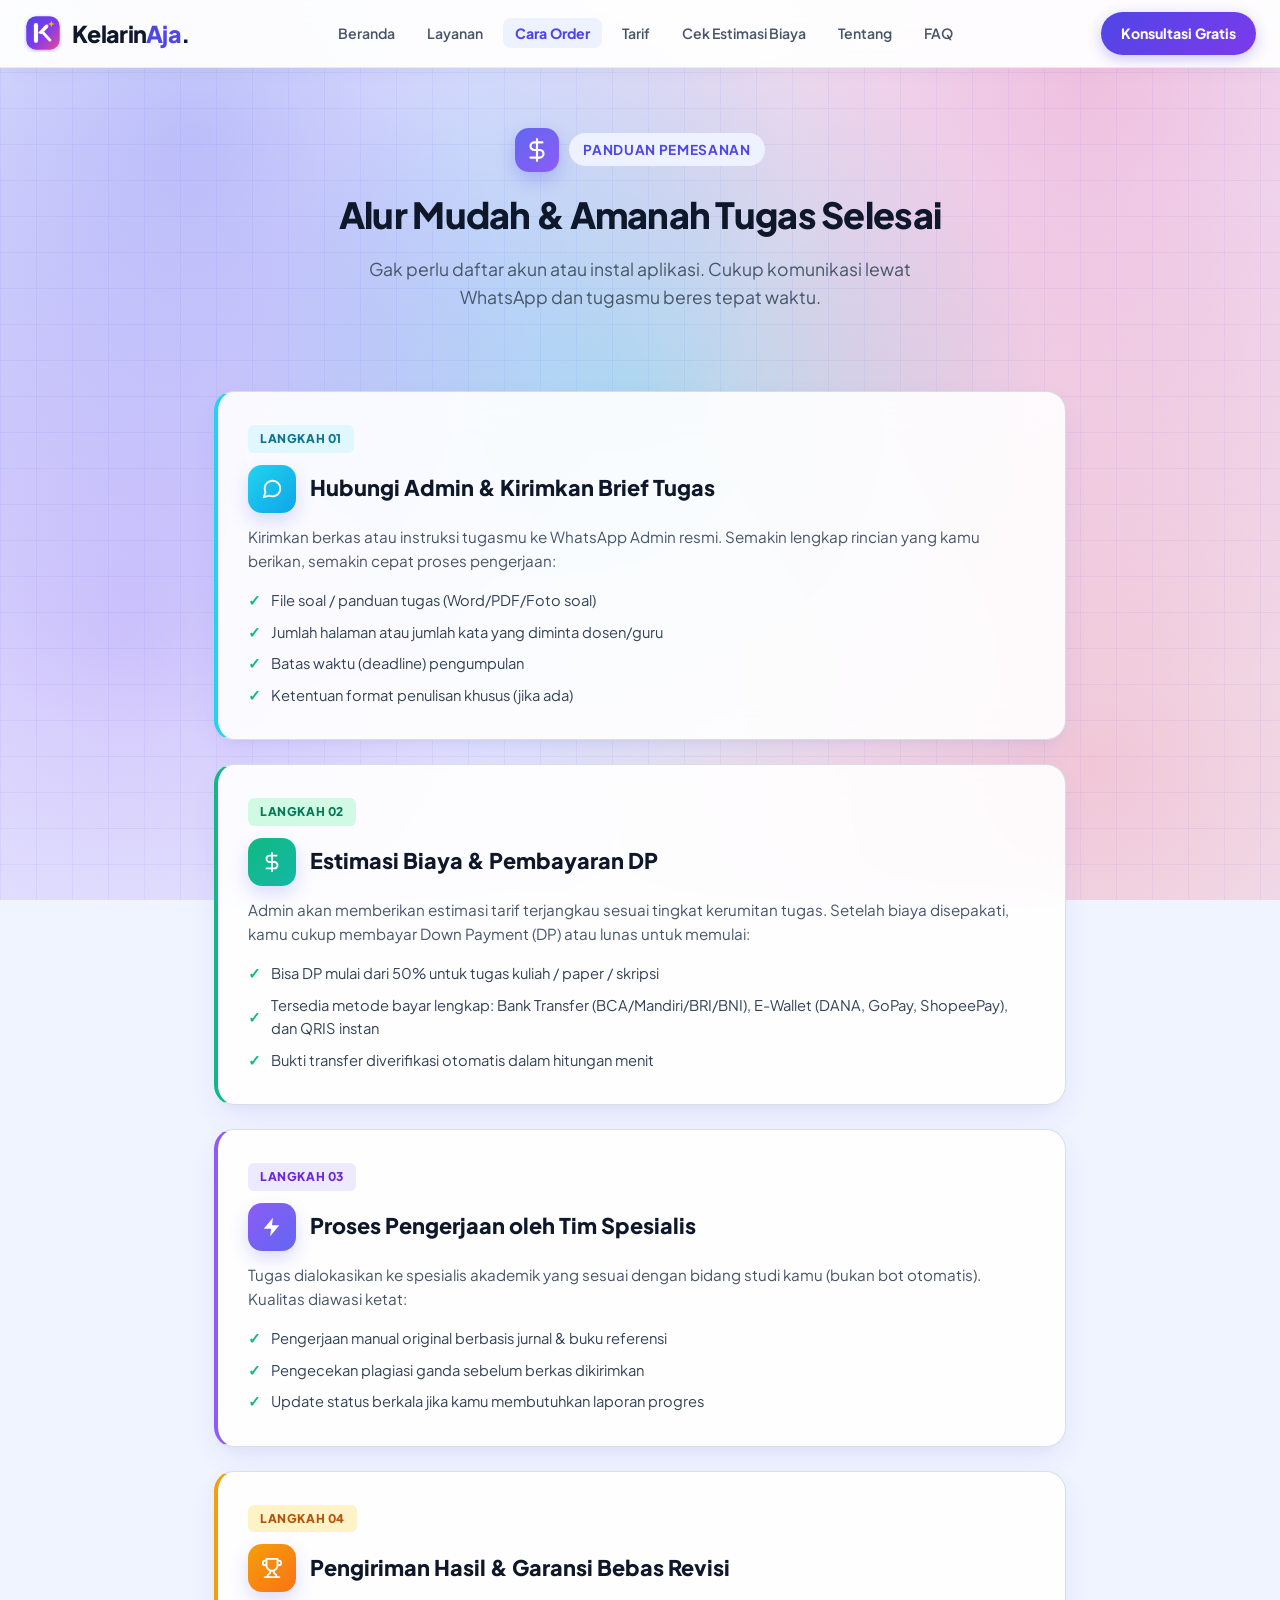
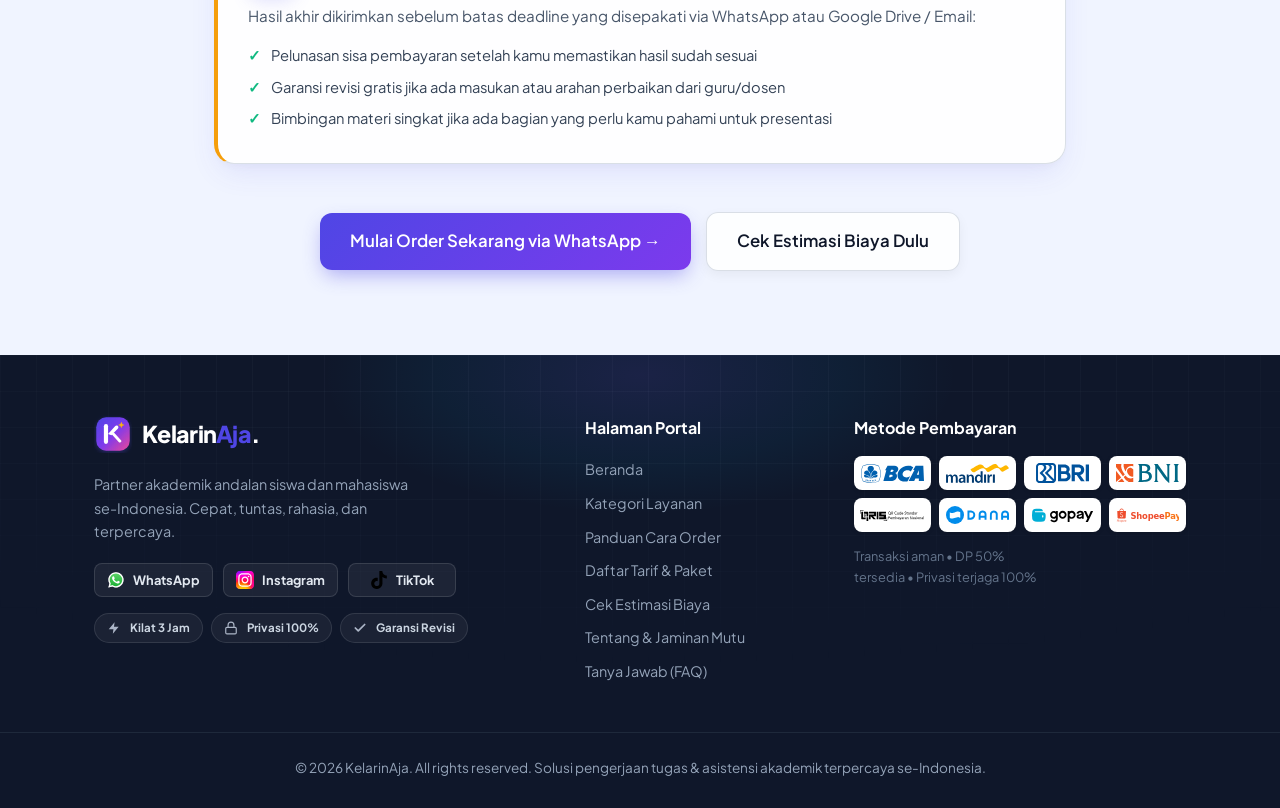
==== cara-order.html @ 18a4250c "Force cache-busting ?v=2.5 and strict far-right hamburger on <=900px" ====
<!DOCTYPE html>
<html lang="id">
<head>
  <meta charset="UTF-8">
  <meta name="viewport" content="width=device-width, initial-scale=1.0">
  <title>Cara Order Tugas — KelarinAja</title>
  <meta name="description" content="Alur pemesanan pengerjaan tugas mudah, amanah, dan tanpa ribet. Mulai dari konsultasi, deal harga, pengerjaan, hingga garansi revisi.">
  <link rel="stylesheet" href="fonts.css">
  <link rel="stylesheet" href="styles.css?v=2.5">
</head>
<body>

  <!-- Navbar -->
  <header class="navbar">
    <div class="container nav-container">
      <a href="index.html" class="logo">
        <div class="logo-icon-wrap">
          <img src="logo.svg" alt="KelarinAja Logo" class="brand-logo-img">
        </div>
        <span class="logo-text">Kelarin<span class="logo-accent">Aja</span>.</span>
      </a>
      <nav class="nav-links">
        <a href="index.html">Beranda</a>
        <a href="layanan.html">Layanan</a>
        <a href="cara-order.html" class="active">Cara Order</a>
        <a href="harga.html">Tarif</a>
        <a href="cek-estimasi.html" >Cek Estimasi Biaya</a>
        <a href="tentang.html">Tentang</a>
        <a href="faq.html">FAQ</a>
      </nav>
      <button class="menu-toggle" id="menuToggle" aria-label="Buka menu" aria-expanded="false">
        <span></span><span></span><span></span>
      </button>
      <a href="https://wa.me/6285770626647?text=Halo%20Admin%20KelarinAja,%20mau%20order%20tugas" target="_blank" class="btn btn-primary nav-cta">
        <span>Konsultasi Gratis</span>
      </a>
    </div>
  </header>
<nav class="mobile-drawer" id="mobileDrawer" aria-label="Menu mobile">
    <div class="drawer-head">
      <a href="index.html" class="drawer-logo">
        <img src="logo.svg" alt="KelarinAja Logo" class="brand-logo-img">
        <span class="logo-text">Kelarin<span class="logo-accent">Aja</span>.</span>
      </a>
      <button class="drawer-close" id="drawerClose" aria-label="Tutup menu" type="button">
        <span></span><span></span>
      </button>
    </div>
    <div class="drawer-links">
          <a href="index.html" class="d-link">Beranda</a>
          <a href="layanan.html" class="d-link">Layanan</a>
          <a href="cara-order.html" class="d-link active">Cara Order</a>
          <a href="harga.html" class="d-link">Tarif</a>
          <a href="cek-estimasi.html" class="d-link">Cek Estimasi Biaya</a>
          <a href="tentang.html" class="d-link">Tentang</a>
          <a href="faq.html" class="d-link">FAQ</a>
    </div>
    <div class="drawer-foot">
      <a href="https://wa.me/6285770626647?text=Halo%20Admin%20KelarinAja,%20mau%20order%20tugas" target="_blank" class="drawer-cta">
        <span>Konsultasi Gratis</span>
      </a>
      <div class="drawer-socials">
        <a href="https://wa.me/6285770626647" target="_blank" aria-label="WhatsApp"><img src="logo-social-wa.svg" alt="WA"></a>
        <a href="https://instagram.com/kelarinaja.id" target="_blank" aria-label="Instagram"><img src="logo-social-ig.svg" alt="IG"></a>
        <a href="https://tiktok.com/@kelarinaja" target="_blank" aria-label="TikTok"><img src="logo-social-tiktok.svg" alt="TikTok"></a>
      </div>
      <p class="drawer-note">Garansi Revisi &bull; Privasi 100% &bull; Kilat 3 Jam</p>
    </div>
</nav>

  <!-- Page Header -->
  <section class="page-header">
    <div class="container text-center">
      <span class="page-header-badge"><span class="page-header-icon"><img src="icons/ic-deal.svg" alt=""></span>
      <span class="badge-sub">Panduan Pemesanan</span></span>
      <h1 class="section-title">Alur Mudah &amp; Amanah Tugas Selesai</h1>
      <p class="section-desc">Gak perlu daftar akun atau instal aplikasi. Cukup komunikasi lewat WhatsApp dan tugasmu beres tepat waktu.</p>
    </div>
  </section>

  <!-- Step by Step Timeline -->
  <section class="section" style="padding-top: 0;">
    <div class="container" style="max-width: 900px;">
      <div class="steps-vertical-list">
        <!-- Step 1 -->
        <div class="step-card-detail">
          <div class="sc-badge">LANGKAH 01</div>
          <div class="sc-header">
            <div class="sc-icon"><img src="icons/ic-chat.svg" alt="" class="inline-ic"></div>
            <h3>Hubungi Admin &amp; Kirimkan Brief Tugas</h3>
          </div>
          <p>Kirimkan berkas atau instruksi tugasmu ke WhatsApp Admin resmi. Semakin lengkap rincian yang kamu berikan, semakin cepat proses pengerjaan:</p>
          <ul class="sc-checklist">
            <li>File soal / panduan tugas (Word/PDF/Foto soal)</li>
            <li>Jumlah halaman atau jumlah kata yang diminta dosen/guru</li>
            <li>Batas waktu (deadline) pengumpulan</li>
            <li>Ketentuan format penulisan khusus (jika ada)</li>
          </ul>
        </div>

        <!-- Step 2 -->
        <div class="step-card-detail">
          <div class="sc-badge">LANGKAH 02</div>
          <div class="sc-header">
            <div class="sc-icon"><img src="icons/ic-deal.svg" alt="" class="inline-ic"></div>
            <h3>Estimasi Biaya &amp; Pembayaran DP</h3>
          </div>
          <p>Admin akan memberikan estimasi tarif terjangkau sesuai tingkat kerumitan tugas. Setelah biaya disepakati, kamu cukup membayar Down Payment (DP) atau lunas untuk memulai:</p>
          <ul class="sc-checklist">
            <li>Bisa DP mulai dari 50% untuk tugas kuliah / paper / skripsi</li>
            <li>Tersedia metode bayar lengkap: Bank Transfer (BCA/Mandiri/BRI/BNI), E-Wallet (DANA, GoPay, ShopeePay), dan QRIS instan</li>
            <li>Bukti transfer diverifikasi otomatis dalam hitungan menit</li>
          </ul>
        </div>

        <!-- Step 3 -->
        <div class="step-card-detail">
          <div class="sc-badge">LANGKAH 03</div>
          <div class="sc-header">
            <div class="sc-icon"><img src="icons/ic-bolt.svg" alt="" class="inline-ic"></div>
            <h3>Proses Pengerjaan oleh Tim Spesialis</h3>
          </div>
          <p>Tugas dialokasikan ke spesialis akademik yang sesuai dengan bidang studi kamu (bukan bot otomatis). Kualitas diawasi ketat:</p>
          <ul class="sc-checklist">
            <li>Pengerjaan manual original berbasis jurnal &amp; buku referensi</li>
            <li>Pengecekan plagiasi ganda sebelum berkas dikirimkan</li>
            <li>Update status berkala jika kamu membutuhkan laporan progres</li>
          </ul>
        </div>

        <!-- Step 4 -->
        <div class="step-card-detail">
          <div class="sc-badge">LANGKAH 04</div>
          <div class="sc-header">
            <div class="sc-icon"><img src="icons/ic-trophy.svg" alt="" class="inline-ic"></div>
            <h3>Pengiriman Hasil &amp; Garansi Bebas Revisi</h3>
          </div>
          <p>Hasil akhir dikirimkan sebelum batas deadline yang disepakati via WhatsApp atau Google Drive / Email:</p>
          <ul class="sc-checklist">
            <li>Pelunasan sisa pembayaran setelah kamu memastikan hasil sudah sesuai</li>
            <li>Garansi revisi gratis jika ada masukan atau arahan perbaikan dari guru/dosen</li>
            <li>Bimbingan materi singkat jika ada bagian yang perlu kamu pahami untuk presentasi</li>
          </ul>
        </div>
      </div>

      <!-- Action Button -->
      <div class="text-center" style="margin-top: 48px;">
        <a href="https://wa.me/6285770626647?text=Halo%20Admin%20KelarinAja,%20saya%20mau%20order%20tugas" target="_blank" class="btn btn-primary btn-lg">
          Mulai Order Sekarang via WhatsApp &rarr;
        </a>
        <a href="cek-estimasi.html" class="btn btn-secondary btn-lg" style="margin-left: 12px;">
          Cek Estimasi Biaya Dulu
        </a>
      </div>
    </div>
  </section>

    <!-- Footer -->
  <footer class="footer">
    <div class="container footer-container">
      <div class="footer-col">
        <a href="index.html" class="logo">
          <div class="logo-icon-wrap">
            <img src="logo.svg" alt="KelarinAja Logo" class="brand-logo-img">
          </div>
          <span class="logo-text">Kelarin<span class="logo-accent">Aja</span>.</span>
        </a>
        <p class="footer-desc">Partner akademik andalan siswa dan mahasiswa se-Indonesia. Cepat, tuntas, rahasia, dan terpercaya.</p>
        <div class="footer-social-row">
          <a href="https://wa.me/6285770626647" target="_blank" class="footer-social-link" title="WhatsApp Admin Resmi">
            <img src="logo-social-wa.svg" alt="WhatsApp" class="footer-social-icon">
            <span>WhatsApp</span>
          </a>
          <a href="https://instagram.com/kelarinaja.id" target="_blank" class="footer-social-link" title="Instagram: @kelarinaja.id">
            <img src="logo-social-ig.svg" alt="Instagram" class="footer-social-icon">
            <span>Instagram</span>
          </a>
          <a href="https://tiktok.com/@kelarinaja" target="_blank" class="footer-social-link" title="TikTok: @kelarinaja">
            <img src="logo-social-tiktok.svg" alt="TikTok" class="footer-social-icon">
            <span>TikTok</span>
          </a>
        </div>
        <div class="footer-trust-chips">
          <span class="ft-chip"><img class="badge-ic" src="icons/ic-bolt.svg" alt=""> Kilat 3 Jam</span>
          <span class="ft-chip"><img class="badge-ic" src="icons/ic-lock.svg" alt=""> Privasi 100%</span>
          <span class="ft-chip"><img class="badge-ic" src="icons/ic-check.svg" alt=""> Garansi Revisi</span>
        </div>
      </div>
      <div class="footer-col">
        <h4>Halaman Portal</h4>
        <ul class="footer-links">
          <li><a href="index.html">Beranda</a></li>
          <li><a href="layanan.html">Kategori Layanan</a></li>
          <li><a href="cara-order.html">Panduan Cara Order</a></li>
          <li><a href="harga.html">Daftar Tarif &amp; Paket</a></li>
          <li><a href="cek-estimasi.html">Cek Estimasi Biaya</a></li>
          <li><a href="tentang.html">Tentang &amp; Jaminan Mutu</a></li>
          <li><a href="faq.html">Tanya Jawab (FAQ)</a></li>
        </ul>
      </div>
      <div class="footer-col">
                <h4>Metode Pembayaran</h4>
        <div class="payment-logo-row">
          <div class="pay-card" title="Bank BCA"><img src="logo-pay-bca.svg" alt="BCA"></div>
          <div class="pay-card" title="Bank Mandiri"><img src="logo-pay-mandiri.svg" alt="Mandiri"></div>
          <div class="pay-card" title="Bank BRI"><img src="logo-pay-bri.svg" alt="BRI"></div>
          <div class="pay-card" title="Bank BNI"><img src="logo-pay-bni.svg" alt="BNI"></div>
          <div class="pay-card pay-card-qris" title="QRIS Semua Pembayaran"><img src="logo-pay-qris.svg" alt="QRIS"></div>
          <div class="pay-card" title="DANA E-Wallet"><img src="logo-pay-dana.svg" alt="DANA"></div>
          <div class="pay-card" title="GoPay E-Wallet"><img src="logo-pay-gopay.svg" alt="GoPay"></div>
          <div class="pay-card" title="ShopeePay E-Wallet"><img src="logo-pay-shopeepay.svg" alt="ShopeePay"></div>
        </div>
        <p class="footer-safe-note" style="margin-top: 14px; font-size: 0.8rem; color: #64748B; text-wrap: balance;">
           Transaksi aman • DP 50% tersedia • Privasi terjaga 100%
        </p>
      </div>
    </div>
    <div class="footer-bottom text-center">
      <p>&copy; 2026 KelarinAja. All rights reserved. Solusi pengerjaan tugas &amp; asistensi akademik terpercaya se-Indonesia.</p>
    </div>
  </footer>

  <!-- Floating WhatsApp Button -->
  <a href="https://wa.me/6285770626647?text=Halo%20Admin%20KelarinAja,%20mau%20konsultasi%20order" target="_blank" class="floating-wa" title="Hubungi Admin WhatsApp">
    <img src="logo-social-wa.svg" alt="WA" style="width: 20px; height: 20px; display: block;">
    <span class="wa-text">Chat Admin</span>
  </a>

  <script src="script.js?v=2.5"></script>
  <script src="menu.js?v=2.5"></script>
</body>
</html>
---- fonts.css ----
/* Font lokal - disalin dari Google Fonts (subset latin).
   Alasan: supaya tampilan tidak bergantung pada koneksi ke Google.
   Kalau requestnya lambat, browser render pakai font sistem dan desainnya
   jatuh tanpa error apa pun.

   Bobot yang berbentuk rentang (mis. 400 700) berarti file itu variable
   font - satu file melayani semua bobot. Lisensi: SIL OFL 1.1.
   Verifikasi: [...document.fonts] semuanya 'loaded', dan tidak ada
   link ke google di DOM. */

@font-face{
  font-family: 'Plus Jakarta Sans';
  font-style: normal;
  font-weight: 400 800;
  font-display: swap;
  src: url('assets/fonts/plus-jakarta-sans-normal.woff2') format('woff2');
}
---- styles.css ----
/* Design System & Base CSS */
:root {
  --primary: #4F46E5;
  --primary-hover: #4338CA;
  --primary-light: #EEF2FF;
  --accent: #06B6D4;
  --accent-pink: #EC4899;
  --text-main: #0F172A;
  --text-muted: #475569;
  --bg-main: #F0F4FF;
  --bg-light: rgba(255, 255, 255, 0.85);
  --border: rgba(148, 163, 184, 0.35);
  --card-shadow: 0 12px 30px -6px rgba(79, 70, 229, 0.12), 0 6px 12px -4px rgba(0, 0, 0, 0.04);
  --card-hover-shadow: 0 20px 35px -5px rgba(79, 70, 229, 0.2), 0 10px 15px -5px rgba(0, 0, 0, 0.06);
  --radius: 20px;
  --radius-sm: 10px;
  --font-sans: 'Plus Jakarta Sans', -apple-system, BlinkMacSystemFont, sans-serif;
}

* {
  box-sizing: border-box;
  margin: 0;
  padding: 0;
}

html {
  scroll-behavior: smooth;
  overflow-x: clip;
}

body {
  font-family: var(--font-sans);
  color: var(--text-main);
  background-color: var(--bg-main);
  /* Energetic Vivid Mesh Gradient + High Contrast Tech Grid */
  background-image: 
    radial-gradient(circle at 15% 15%, rgba(99, 102, 241, 0.35) 0%, transparent 45%),
    radial-gradient(circle at 85% 10%, rgba(236, 72, 153, 0.3) 0%, transparent 45%),
    radial-gradient(circle at 50% 45%, rgba(6, 182, 212, 0.28) 0%, transparent 50%),
    radial-gradient(circle at 10% 70%, rgba(139, 92, 246, 0.3) 0%, transparent 45%),
    radial-gradient(circle at 85% 85%, rgba(244, 63, 94, 0.25) 0%, transparent 45%),
    linear-gradient(to right, rgba(99, 102, 241, 0.08) 1px, transparent 1px),
    linear-gradient(to bottom, rgba(99, 102, 241, 0.08) 1px, transparent 1px);
  background-size: 100% 100%, 100% 100%, 100% 100%, 100% 100%, 100% 100%, 36px 36px, 36px 36px;
  background-attachment: fixed;
  line-height: 1.6;
  -webkit-font-smoothing: antialiased;
}

.container {
  max-width: 1140px;
  margin: 0 auto;
  padding: 0 24px;
}

/* Typography & Helpers */
.text-center { text-align: center; }
.gradient-text {
  background: linear-gradient(135deg, #4F46E5 0%, #7C3AED 100%);
  -webkit-background-clip: text;
  -webkit-text-fill-color: transparent;
}

.badge-sub {
  display: inline-block;
  padding: 6px 14px;
  background: var(--primary-light);
  color: var(--primary);
  font-size: 0.85rem;
  font-weight: 700;
  border-radius: 999px;
  text-transform: uppercase;
  letter-spacing: 0.05em;
  margin-bottom: 12px;
}

.section {
  padding: 84px 0;
}

.bg-light {
  background-color: var(--bg-light);
}

.section-title {
  font-size: 2.25rem;
  font-weight: 800;
  letter-spacing: -0.02em;
  margin-bottom: 12px;
}

.section-desc {
  font-size: 1.1rem;
  color: var(--text-muted);
  max-width: 600px;
  margin: 0 auto 50px;
}

/* Buttons */
.btn {
  display: inline-flex;
  align-items: center;
  justify-content: center;
  padding: 12px 24px;
  border-radius: var(--radius-sm);
  font-weight: 600;
  text-decoration: none;
  transition: all 0.2s ease;
  cursor: pointer;
  border: none;
  font-size: 0.95rem;
}

.btn-primary {
  background: linear-gradient(135deg, #4F46E5 0%, #7C3AED 100%);
  color: #fff;
  box-shadow: 0 8px 20px -4px rgba(79, 70, 229, 0.45);
}

.btn-primary:hover {
  background: linear-gradient(135deg, #4338CA 0%, #6D28D9 100%);
  transform: translateY(-2px);
  box-shadow: 0 12px 24px -4px rgba(79, 70, 229, 0.55);
}

.btn-secondary {
  background: rgba(255, 255, 255, 0.85);
  backdrop-filter: blur(8px);
  color: var(--text-main);
  border: 1px solid var(--border);
  box-shadow: 0 4px 12px rgba(0, 0, 0, 0.05);
}

.btn-secondary:hover {
  background-color: #fff;
  border-color: #94a3b8;
  transform: translateY(-2px);
}

.btn-outline {
  background-color: transparent;
  color: var(--primary);
  border: 2px solid var(--primary);
}

.btn-outline:hover {
  background-color: var(--primary);
  color: #fff;
}

.btn-lg {
  padding: 15px 30px;
  font-size: 1.05rem;
  border-radius: 12px;
}

.btn-block {
  width: 100%;
}

/* Navbar - Sleek Modern Floating Glass Navigation */
.navbar {
  position: sticky;
  top: 0;
  background: rgba(255, 255, 255, 0.94);
  backdrop-filter: blur(16px);
  z-index: 1000;
  border-bottom: 1px solid rgba(226, 232, 240, 0.8);
  box-shadow: 0 4px 20px -2px rgba(0, 0, 0, 0.04);
  padding: 12px 0;
}

.nav-container {
  max-width: 1280px;
  margin: 0 auto;
  padding: 0 24px;
  display: flex;
  align-items: center;
  justify-content: space-between;
  gap: 20px;
}

.logo {
  display: inline-flex;
  align-items: center;
  gap: 10px;
  text-decoration: none;
  font-size: 1.45rem;
  font-weight: 850;
  color: var(--text-main);
  letter-spacing: -0.03em;
  white-space: nowrap;
  flex-shrink: 0;
}

.logo-icon-wrap {
  width: 38px;
  height: 38px;
  display: flex;
  align-items: center;
  justify-content: center;
  flex-shrink: 0;
  transition: transform 0.3s cubic-bezier(0.34, 1.56, 0.64, 1);
}

.logo:hover .logo-icon-wrap {
  transform: rotate(-8deg) scale(1.08);
}

.brand-logo-img {
  width: 100%;
  height: 100%;
  display: block;
}

.logo-accent {
  color: var(--primary);
}

.nav-links {
  display: flex;
  align-items: center;
  gap: 8px;
  flex-wrap: nowrap;
  white-space: nowrap;
}

.nav-links a {
  text-decoration: none;
  color: #475569;
  font-weight: 600;
  font-size: 0.88rem;
  padding: 8px 12px;
  border-radius: 8px;
  transition: all 0.2s ease;
  white-space: nowrap;
  display: inline-flex;
  align-items: center;
  line-height: 1;
}

.nav-links a:hover {
  color: var(--primary);
  background: rgba(238, 242, 255, 0.7);
}

.nav-links a.active {
  color: var(--primary);
  background: var(--primary-light);
  font-weight: 750;
}

.nav-links a.nav-highlight {
  color: #4338CA;
  background: linear-gradient(135deg, #EEF2FF 0%, #E0E7FF 100%);
  border: 1px solid rgba(79, 70, 229, 0.25);
  font-weight: 750;
  padding: 8px 14px;
  border-radius: 999px;
  box-shadow: 0 2px 8px rgba(79, 70, 229, 0.08);
}

.nav-links a.nav-highlight:hover {
  background: var(--primary);
  color: #FFFFFF;
  border-color: var(--primary);
  box-shadow: 0 4px 12px rgba(79, 70, 229, 0.25);
}

.nav-cta {
  padding: 10px 20px;
  font-size: 0.88rem;
  font-weight: 750;
  white-space: nowrap;
  flex-shrink: 0;
  border-radius: 999px;
  background: linear-gradient(135deg, #4F46E5 0%, #7C3AED 100%);
  box-shadow: 0 4px 14px rgba(79, 70, 229, 0.3);
}

/* Page Header for Subpages */
.page-header {
  padding: 60px 0 30px;
  text-align: center;
  position: relative;
}

/* themed icon chip at top of subpage headers — one aligned unit with the pill */
.page-header-badge {
  display: inline-flex;
  align-items: center;
  gap: 10px;
  margin-bottom: 14px;
}

.page-header-badge .badge-sub {
  margin-bottom: 0;
}

.page-header-icon {
  display: inline-flex;
  align-items: center;
  justify-content: center;
  width: 44px;
  height: 44px;
  border-radius: 14px;
  background: linear-gradient(135deg, #6366F1, #8B5CF6);
  box-shadow: 0 8px 18px rgba(99, 102, 241, 0.32);
  flex-shrink: 0;
}

.page-header-icon img {
  width: 26px;
  height: 26px;
  filter: brightness(0) invert(1);
}

/* Vertical Steps Detail (cara-order.html) */
.steps-vertical-list {
  display: flex;
  flex-direction: column;
  gap: 24px;
}

.step-card-detail {
  background: rgba(255, 255, 255, 0.9);
  backdrop-filter: blur(16px);
  border: 1px solid var(--border);
  border-radius: 20px;
  padding: 32px 30px;
  box-shadow: var(--card-shadow);
  position: relative;
  transition: transform 0.2s ease;
}

.step-card-detail:hover {
  transform: translateY(-4px);
  border-color: rgba(79, 70, 229, 0.4);
}

.sc-badge {
  display: inline-block;
  font-size: 0.75rem;
  font-weight: 800;
  color: var(--primary);
  background: var(--primary-light);
  padding: 4px 12px;
  border-radius: 6px;
  margin-bottom: 12px;
  letter-spacing: 0.05em;
}

/* colored per-step accents (connects with index flow colors) */
.step-card-detail:nth-child(1) { border-left: 4px solid #22D3EE; }
.step-card-detail:nth-child(2) { border-left: 4px solid #10B981; }
.step-card-detail:nth-child(3) { border-left: 4px solid #8B5CF6; }
.step-card-detail:nth-child(4) { border-left: 4px solid #F59E0B; }

.step-card-detail:nth-child(1) .sc-badge { background: #E0F7FE; color: #0E7490; }
.step-card-detail:nth-child(2) .sc-badge { background: #D1FAE5; color: #047857; }
.step-card-detail:nth-child(3) .sc-badge { background: #EDE9FE; color: #6D28D9; }
.step-card-detail:nth-child(4) .sc-badge { background: #FEF3C7; color: #B45309; }

.sc-header {
  display: flex;
  align-items: center;
  gap: 14px;
  margin-bottom: 12px;
}

.sc-icon {
  font-size: 1.8rem;
  width: 48px;
  height: 48px;
  border-radius: 14px;
  display: flex;
  align-items: center;
  justify-content: center;
  flex-shrink: 0;
  box-shadow: 0 8px 18px rgba(99, 102, 241, 0.22);
  transition: transform 0.25s cubic-bezier(0.34, 1.56, 0.64, 1);
}

.step-card-detail:nth-child(1) .sc-icon { background: linear-gradient(135deg, #22D3EE, #0EA5E9); }
.step-card-detail:nth-child(2) .sc-icon { background: linear-gradient(135deg, #10B981, #14B8A6); }
.step-card-detail:nth-child(3) .sc-icon { background: linear-gradient(135deg, #8B5CF6, #6366F1); }
.step-card-detail:nth-child(4) .sc-icon { background: linear-gradient(135deg, #F59E0B, #F97316); }

.step-card-detail:hover .sc-icon {
  transform: rotate(-6deg) scale(1.08);
}

.step-card-detail .sc-icon img {
  width: 22px;
  height: 22px;
  filter: brightness(0) invert(1);
}

.sc-header h3 {
  font-size: 1.35rem;
  font-weight: 800;
  color: var(--text-main);
}

.step-card-detail p {
  font-size: 0.95rem;
  color: var(--text-muted);
  line-height: 1.6;
  margin-bottom: 16px;
}

.sc-checklist {
  list-style: none;
  display: flex;
  flex-direction: column;
  gap: 8px;
}

.sc-checklist li {
  font-size: 0.92rem;
  color: #334155;
  display: flex;
  align-items: center;
}

.sc-checklist li::before {
  content: "✓";
  color: #10B981;
  font-weight: 800;
  margin-right: 10px;
}

/* Calculator Box Grid (cek-estimasi.html) */
.calc-box-grid {
  display: grid;
  grid-template-columns: 1.25fr 1fr;
  gap: 36px;
  align-items: flex-start;
}

.calc-form-col {
  background: rgba(255, 255, 255, 0.92);
  backdrop-filter: blur(16px);
  border: 1px solid var(--border);
  border-radius: 24px;
  padding: 32px 28px;
  box-shadow: var(--card-shadow);
  display: flex;
  flex-direction: column;
  gap: 24px;
}

.calc-group {
  display: flex;
  flex-direction: column;
  gap: 10px;
}

.calc-label {
  font-size: 0.95rem;
  font-weight: 800;
  color: var(--text-main);
  display: flex;
  align-items: center;
  gap: 10px;
}

/* step number chip */
.calc-step-num {
  display: inline-flex;
  align-items: center;
  justify-content: center;
  width: 26px;
  height: 26px;
  border-radius: 50%;
  flex-shrink: 0;
  font-size: 0.78rem;
  font-weight: 800;
  color: #FFFFFF;
  background: linear-gradient(135deg, #6366F1, #8B5CF6);
  box-shadow: 0 4px 10px rgba(99, 102, 241, 0.3);
}

.radio-pill-group {
  display: flex;
  gap: 10px;
  flex-wrap: wrap;
}

.radio-pill {
  cursor: pointer;
}

.radio-pill input {
  display: none;
}

.radio-pill span {
  display: inline-block;
  padding: 8px 16px;
  background: #F1F5F9;
  border: 1px solid var(--border);
  border-radius: 10px;
  font-size: 0.88rem;
  font-weight: 700;
  color: #475569;
  transition: all 0.2s ease;
}

.radio-pill:hover span {
  border-color: var(--primary);
  transform: translateY(-2px);
  box-shadow: 0 6px 14px rgba(79, 70, 229, 0.12);
}

.radio-pill input:checked + span {
  background: var(--primary);
  color: #FFFFFF;
  border-color: var(--primary);
  box-shadow: 0 4px 12px rgba(79, 70, 229, 0.25);
}

.calc-select {
  width: 100%;
  padding: 12px 16px;
  border-radius: 12px;
  border: 1px solid var(--border);
  font-family: var(--font-sans);
  font-size: 0.92rem;
  font-weight: 600;
  color: var(--text-main);
  background: #FFFFFF;
  outline: none;
  transition: border-color 0.2s;
}

.calc-select:focus {
  border-color: var(--primary);
}

.calc-slider {
  width: 100%;
  accent-color: var(--primary);
  cursor: pointer;
}

.slider-ticks {
  display: flex;
  justify-content: space-between;
  font-size: 0.75rem;
  font-weight: 700;
  color: var(--text-muted);
}

/* Result Sticky Card */
.result-sticky-card {
  background: linear-gradient(145deg, #FFFFFF 0%, #EEF2FF 100%);
  border: 2px solid rgba(79, 70, 229, 0.3);
  border-radius: 24px;
  padding: 32px 28px;
  box-shadow: 0 20px 40px rgba(79, 70, 229, 0.12);
  position: sticky;
  top: 100px;
}

.res-badge {
  font-size: 0.75rem;
  font-weight: 800;
  letter-spacing: 0.06em;
  color: var(--primary);
}

.res-price-wrap {
  display: flex;
  align-items: baseline;
  gap: 6px;
  margin: 12px 0 6px;
}

.res-currency {
  font-size: 1.2rem;
  font-weight: 800;
  color: var(--text-muted);
}

.res-price {
  font-size: 2.8rem;
  font-weight: 900;
  color: #4F46E5;
  letter-spacing: -0.03em;
}

.res-sub {
  font-size: 0.78rem;
  color: var(--text-muted);
  line-height: 1.4;
  margin-bottom: 12px;
}

.res-min-note {
  font-size: 0.78rem;
  color: #475569;
  background: rgba(16, 185, 129, 0.08);
  border: 1px dashed rgba(16, 185, 129, 0.35);
  border-radius: 10px;
  padding: 8px 12px;
  margin-bottom: 16px;
  line-height: 1.5;
}

.res-min-note strong {
  color: #059669;
}

/* Green WhatsApp CTA on the calculator */
.btn-wa-green {
  background: #25D366;
  color: #FFFFFF;
  padding: 15px 26px;
  border-radius: 999px;
  font-weight: 800;
  display: inline-flex;
  align-items: center;
  justify-content: center;
  gap: 8px;
  box-shadow: 0 10px 24px rgba(37, 211, 102, 0.4), 0 0 0 4px rgba(37, 211, 102, 0.15);
  text-decoration: none;
  transition: all 0.2s ease;
}

.btn-wa-green:hover {
  background: #20BA5A;
  transform: translateY(-2px);
  box-shadow: 0 14px 30px rgba(37, 211, 102, 0.5), 0 0 0 6px rgba(37, 211, 102, 0.2);
  color: #FFFFFF;
}

.result-breakdown {
  display: flex;
  flex-direction: column;
  gap: 10px;
  padding: 16px 0;
  border-top: 1px dashed var(--border);
  border-bottom: 1px dashed var(--border);
  margin-bottom: 20px;
}

.rb-row {
  display: flex;
  justify-content: space-between;
  font-size: 0.88rem;
}

.rb-row span {
  color: var(--text-muted);
}

.rb-row strong {
  color: var(--text-main);
  text-align: right;
}

.result-guarantees {
  display: flex;
  flex-direction: column;
  gap: 6px;
  font-size: 0.82rem;
  font-weight: 700;
  color: #059669;
  margin-bottom: 24px;
}

/* About Grid (tentang.html) */
.about-grid {
  display: grid;
  grid-template-columns: repeat(2, 1fr);
  gap: 32px;
}

.about-card-box {
  background: rgba(255, 255, 255, 0.9);
  backdrop-filter: blur(16px);
  border: 1px solid var(--border);
  border-radius: 24px;
  padding: 36px 30px;
  box-shadow: var(--card-shadow);
}

.about-card-box h2 {
  font-size: 1.7rem;
  font-weight: 800;
  margin-bottom: 16px;
}

.about-card-box p {
  font-size: 0.95rem;
  color: var(--text-muted);
  line-height: 1.65;
  margin-bottom: 14px;
}

.about-values-list {
  list-style: none;
  display: flex;
  flex-direction: column;
  gap: 16px;
}

.about-values-list li {
  font-size: 0.9rem;
  color: #334155;
  line-height: 1.5;
}

.about-values-list strong {
  display: block;
  font-size: 0.95rem;
  color: var(--text-main);
  margin-bottom: 2px;
}

/* proof chips under the about story */
.about-proof-row {
  display: flex;
  flex-wrap: wrap;
  gap: 10px;
  margin-top: 22px;
}

.ap-chip {
  display: inline-flex;
  align-items: center;
  gap: 7px;
  font-size: 0.8rem;
  font-weight: 800;
  color: #334155;
  background: rgba(99, 102, 241, 0.07);
  border: 1px solid rgba(99, 102, 241, 0.25);
  border-radius: 999px;
  padding: 7px 14px;
}

.ap-chip .badge-ic {
  width: 15px;
  height: 15px;
  filter: invert(31%) sepia(85%) saturate(1500%) hue-rotate(233deg) brightness(92%) contrast(92%);
}

/* Breakpoint Calculator & About */
@media (max-width: 980px) {
  .calc-box-grid, .about-grid {
    grid-template-columns: 1fr;
  }
  .result-sticky-card {
    position: static;
  }
}

/* Hero Section - Inspired by JokiTugas Modernized */
.hero {
  position: relative;
  padding: 76px 0 68px;
  background: transparent;
  overflow: hidden;
}

/* Structured tech grid overlay - kills the flat AI-gradient look */
.hero::before {
  content: "";
  position: absolute;
  inset: 0;
  z-index: 0;
  pointer-events: none;
  background-image:
      linear-gradient(rgba(99, 102, 241, 0.09) 1px, transparent 1px),
      linear-gradient(90deg, rgba(99, 102, 241, 0.09) 1px, transparent 1px);
    background-size: 36px 36px;
  -webkit-mask-image: radial-gradient(ellipse 90% 80% at 50% 40%, #000 35%, transparent 100%);
  mask-image: radial-gradient(ellipse 90% 80% at 50% 40%, #000 35%, transparent 100%);
}

/* Subtle diagonal light streak for depth */
.hero::after {
  content: "";
  position: absolute;
  top: -20%;
  right: -10%;
  width: 640px;
  height: 640px;
  z-index: 0;
  pointer-events: none;
  background: radial-gradient(circle, rgba(34, 211, 238, 0.16) 0%, rgba(34, 211, 238, 0) 65%);
  transform: rotate(8deg);
}

.hero-split-modern {
  display: grid;
  grid-template-columns: 1fr 1.15fr;
  gap: 52px;
  align-items: center;
  position: relative;
  z-index: 1;
}

/* Sisi Kiri: Live Glass Card (Pengganti Foto AI yang Kaku) */
.hero-avatar-col {
  display: flex;
  justify-content: center;
  align-items: center;
  width: 100%;
  position: relative;
}

/* Floating glass proof chips around the live card */
.float-chip {
  position: absolute;
  z-index: 2;
  display: flex;
  align-items: center;
  gap: 10px;
  background: rgba(255, 255, 255, 0.86);
  backdrop-filter: blur(14px);
  -webkit-backdrop-filter: blur(14px);
  border: 1px solid rgba(255, 255, 255, 0.7);
  border-radius: 14px;
  padding: 10px 14px;
  box-shadow: 0 12px 28px rgba(15, 23, 42, 0.16), 0 2px 8px rgba(79, 70, 229, 0.08);
  animation: chipFloat 5s ease-in-out infinite alternate;
}

.float-chip img {
  width: 22px;
  height: 22px;
  flex-shrink: 0;
}

.float-chip strong {
  display: block;
  font-size: 0.78rem;
  font-weight: 800;
  color: #0F172A;
  line-height: 1.2;
}

.float-chip em {
  display: block;
  font-style: normal;
  font-size: 0.66rem;
  font-weight: 600;
  color: #64748B;
  line-height: 1.2;
}

.fc-grade {
  top: -62px;
  right: -10px;
  animation-name: chipFloatA;
}

.fc-24 {
  bottom: -58px;
  left: -10px;
  animation-name: chipFloatB;
  animation-delay: 1.2s;
}

@keyframes chipFloatA {
  0% { transform: rotate(2deg) translateY(0px); }
  100% { transform: rotate(2deg) translateY(-9px); }
}

@keyframes chipFloatB {
  0% { transform: rotate(-3deg) translateY(0px); }
  100% { transform: rotate(-3deg) translateY(-9px); }
}

@media (max-width: 1100px) {
  .float-chip { display: none; }
}

/* ==========================================================================
   Live Activity Card - Perfected & Polished
   ========================================================================== */
.live-glass-card {
  width: 100%;
  max-width: 440px;
  background: #FFFFFF;
  border: 1.5px solid rgba(79, 70, 229, 0.18);
  border-top: 3px solid #6366F1;
  border-radius: 22px;
  padding: 22px 20px;
  box-shadow: 0 20px 45px rgba(15, 23, 42, 0.1), 0 4px 12px rgba(79, 70, 229, 0.05);
  transition: all 0.3s ease;
  position: relative;
}

.live-glass-card:hover {
  transform: translateY(-4px);
  box-shadow: 0 26px 55px rgba(15, 23, 42, 0.14), 0 8px 18px rgba(79, 70, 229, 0.08);
  border-color: rgba(79, 70, 229, 0.32);
}

.live-card-header {
  display: flex;
  justify-content: space-between;
  align-items: center;
  margin-bottom: 14px;
  padding-bottom: 12px;
  border-bottom: 1px solid #F1F5F9;
}

.live-status-badge {
  display: inline-flex;
  align-items: center;
  gap: 8px;
  background: #ECFDF5;
  color: #059669;
  font-size: 0.78rem;
  font-weight: 800;
  padding: 5px 12px;
  border-radius: 999px;
  border: 1px solid rgba(16, 185, 129, 0.3);
}

.pulse-dot {
  width: 8px;
  height: 8px;
  background: #10B981;
  border-radius: 50%;
  box-shadow: 0 0 0 0 rgba(16, 185, 129, 0.7);
  animation: pulseGreen 2s infinite;
}

.live-clock {
  font-size: 0.75rem;
  font-weight: 750;
  color: #64748B;
  display: inline-flex;
  align-items: center;
  gap: 4px;
}

/* Chat Order Bubbles */
.order-chat-bubble {
  display: flex;
  gap: 12px;
  background: #F8FAFC;
  border: 1px solid #E2E8F0;
  border-radius: 14px;
  padding: 12px 14px;
  margin-bottom: 10px;
  transition: all 0.2s ease;
}

.order-chat-bubble:hover {
  border-color: #CBD5E1;
  background: #FFFFFF;
  box-shadow: 0 4px 12px rgba(0, 0, 0, 0.03);
}

.order-chat-bubble.secondary-bubble {
  background: #FFFFFF;
  border-left: 3px solid #8B5CF6;
  border-color: #E2E8F0 #E2E8F0 #E2E8F0 #8B5CF6;
}

.chat-avatar-box {
  width: 38px;
  height: 38px;
  border-radius: 10px;
  display: flex;
  align-items: center;
  justify-content: center;
  font-size: 1.25rem;
  flex-shrink: 0;
}

.av-grad-blue {
  background: linear-gradient(135deg, #EEF2FF, #E0E7FF);
  border: 1px solid rgba(79, 70, 229, 0.2);
}

.av-grad-pink {
  background: linear-gradient(135deg, #FDF2F8, #FCE7F3);
  border: 1px solid rgba(236, 72, 153, 0.2);
}

.chat-content {
  flex: 1;
  min-width: 0;
}

.chat-header-meta {
  display: flex;
  justify-content: space-between;
  align-items: baseline;
  margin-bottom: 3px;
}

.chat-sender {
  font-size: 0.8rem;
  font-weight: 800;
  color: var(--text-main);
}

.chat-time-tag {
  font-size: 0.75rem;
  font-weight: 600;
  color: #64748B;
}

.chat-msg {
  font-size: 0.82rem;
  color: #334155;
  line-height: 1.35;
  margin-bottom: 6px;
}

.chat-tag {
  font-size: 0.76rem;
  font-weight: 800;
  display: inline-flex;
  align-items: center;
  gap: 4px;
  padding: 3px 8px;
  border-radius: 6px;
}

.chat-tag.status-success {
  background: #ECFDF5;
  color: #047857;
  border: 1px solid rgba(16, 185, 129, 0.25);
}

.chat-tag.status-progress {
  background: #F5F3FF;
  color: #6D28D9;
  border: 1px solid rgba(139, 92, 246, 0.25);
}

.tag-icon {
  font-weight: 900;
}

/* Live Metrics 3 Column Box */
.live-metrics-row {
  display: grid;
  grid-template-columns: repeat(3, 1fr);
  gap: 8px;
  margin: 14px 0;
}

.live-metric-box {
  background: #FFFFFF;
  border: 1px solid #E2E8F0;
  border-radius: 12px;
  padding: 8px 10px;
  display: flex;
  align-items: center;
  gap: 8px;
  box-shadow: 0 2px 5px rgba(0, 0, 0, 0.02);
  transition: all 0.2s ease;
}

.live-metric-box:hover {
  transform: translateY(-2px);
  border-color: rgba(79, 70, 229, 0.3);
  box-shadow: 0 4px 10px rgba(79, 70, 229, 0.08);
}

.lm-icon-chip {
  width: 28px;
  height: 28px;
  border-radius: 7px;
  display: flex;
  align-items: center;
  justify-content: center;
  font-size: 0.95rem;
  flex-shrink: 0;
}

.chip-amber {
  background: #FEF3C7;
  color: #D97706;
}

.chip-turnitin {
  background: #EFF6FF;
  padding: 4px;
}

.chip-turnitin img {
  width: 100%;
  height: 100%;
  object-fit: contain;
}

.chip-green {
  background: #ECFDF5;
  color: #059669;
}

.live-metric-box strong {
  display: block;
  font-size: 0.82rem;
  font-weight: 800;
  color: var(--text-main);
  line-height: 1.15;
}

.live-metric-box span {
  font-size: 0.73rem;
  color: #475569;
  font-weight: 650;
}

/* Card Footer Social Proof */
.live-card-footer {
  display: flex;
  align-items: center;
  gap: 12px;
  padding-top: 12px;
  border-top: 1px solid #F1F5F9;
}

.user-stack {
  display: flex;
  align-items: center;
}

.u-badge {
  width: 28px;
  height: 28px;
  border-radius: 50%;
  color: #FFFFFF;
  font-size: 0.72rem;
  font-weight: 800;
  display: flex;
  align-items: center;
  justify-content: center;
  margin-left: -7px;
  border: 2px solid #FFFFFF;
  flex-shrink: 0;
  box-shadow: 0 1px 3px rgba(0, 0, 0, 0.12);
}

.u-badge:first-child { margin-left: 0; }
.u-badge.b1 { background: linear-gradient(135deg, #6366F1, #4F46E5); }
.u-badge.b2 { background: linear-gradient(135deg, #F43F5E, #E11D48); }
.u-badge.b3 { background: linear-gradient(135deg, #10B981, #059669); }
.u-badge.b4 { background: linear-gradient(135deg, #F59E0B, #D97706); }
.u-badge.b-plus { background: #0F172A; font-size: 0.62rem; letter-spacing: -0.02em; }

.u-proof-info {
  display: flex;
  flex-direction: column;
}

.u-stars {
  font-size: 0.78rem;
  color: #0F172A;
  line-height: 1.2;
}

.u-text {
  font-size: 0.76rem;
  color: #64748B;
  font-weight: 600;
}

/* Sisi Kanan: Headline & Checklist */
.hero-content-col {
  text-align: left;
}

.hero-badge {
  display: inline-block;
  padding: 6px 16px;
  background: rgba(254, 243, 199, 0.9);
  backdrop-filter: blur(8px);
  color: #92400E;
  font-weight: 800;
  font-size: 0.85rem;
  border-radius: 999px;
  margin-bottom: 18px;
  border: 1px solid rgba(245, 158, 11, 0.3);
}

.hero-title {
  font-size: 3.2rem;
  font-weight: 800;
  line-height: 1.15;
  letter-spacing: -0.03em;
  margin-bottom: 18px;
  color: var(--text-main);
}

.hero-desc {
  font-size: 1.1rem;
  color: #475569;
  line-height: 1.6;
  margin-bottom: 28px;
}

/* 4 Checklist Grid */
.hero-checklist-grid {
  display: grid;
  grid-template-columns: repeat(2, 1fr);
  gap: 14px;
  margin-bottom: 34px;
}

.check-item {
  display: flex;
  align-items: center;
  gap: 10px;
  background: rgba(255, 255, 255, 0.85);
  backdrop-filter: blur(8px);
  border: 1px solid var(--border);
  padding: 10px 14px;
  border-radius: 12px;
  box-shadow: 0 2px 6px rgba(0, 0, 0, 0.02);
}

.check-item span:last-child {
  font-size: 0.9rem;
  font-weight: 750;
  color: var(--text-main);
}

.check-icon {
  width: 22px;
  height: 22px;
  background: #ECFDF5;
  color: #059669;
  border-radius: 50%;
  display: flex;
  align-items: center;
  justify-content: center;
  font-size: 0.8rem;
  font-weight: 900;
  border: 1.5px solid rgba(5, 150, 105, 0.4);
  flex-shrink: 0;
}

.hero-actions {
  display: flex;
  gap: 16px;
}

/* 3 Pilar Keunggulan Section (Ala JokiTugas tapi Glassmorphism Modern) */
.three-pillars-section {
  padding: 40px 0 84px;
  background: transparent;
}

.three-pillars-grid {
  display: grid;
  grid-template-columns: repeat(3, 1fr);
  gap: 24px;
}

.pillar-card {
  background: rgba(255, 255, 255, 0.9);
  backdrop-filter: blur(16px);
  border: 1px solid var(--border);
  border-radius: 20px;
  padding: 28px 24px;
  box-shadow: var(--card-shadow);
  display: flex;
  gap: 20px;
  align-items: flex-start;
  transition: all 0.25s ease;
}

.pillar-card:hover {
  transform: translateY(-6px);
  border-color: rgba(79, 70, 229, 0.4);
  box-shadow: 0 16px 30px rgba(79, 70, 229, 0.12);
}

.pillar-icon-box {
  width: 56px;
  height: 56px;
  border-radius: 18px;
  display: flex;
  align-items: center;
  justify-content: center;
  font-size: 1.6rem;
  flex-shrink: 0;
  position: relative;
  transition: transform 0.25s cubic-bezier(0.34, 1.56, 0.64, 1), box-shadow 0.25s ease;
}

.pillar-card:hover .pillar-icon-box {
  transform: rotate(-6deg) scale(1.08);
}

.pillar-icon-box.bg-blue {
  background: linear-gradient(135deg, #6366F1, #8B5CF6);
  border: 1px solid rgba(99, 102, 241, 0.35);
  box-shadow: 0 8px 18px rgba(99, 102, 241, 0.35);
}

.pillar-icon-box.bg-teal {
  background: linear-gradient(135deg, #10B981, #14B8A6);
  border: 1px solid rgba(16, 185, 129, 0.35);
  box-shadow: 0 8px 18px rgba(16, 185, 129, 0.3);
}

.pillar-icon-box.bg-amber {
  background: linear-gradient(135deg, #F59E0B, #F97316);
  border: 1px solid rgba(245, 158, 11, 0.35);
  box-shadow: 0 8px 18px rgba(245, 158, 11, 0.32);
}

.pillar-content h3 {
  font-size: 1.18rem;
  font-weight: 800;
  color: var(--text-main);
  margin-bottom: 6px;
}

.pillar-content p {
  font-size: 0.88rem;
  color: var(--text-muted);
  line-height: 1.5;
}

/* Glowing Aurora Ambient Orbs - Vivid Neon */
.hero-glow {
  position: absolute;
  border-radius: 50%;
  filter: blur(60px);
  pointer-events: none;
  z-index: 0;
  opacity: 0.85;
  animation: floatOrb 7s ease-in-out infinite alternate;
}

.hero-glow-1 {
  width: 500px;
  height: 500px;
  background: radial-gradient(circle, rgba(99, 102, 241, 0.5) 0%, rgba(99, 102, 241, 0) 70%);
  top: -80px;
  left: 5%;
}

.hero-glow-2 {
  width: 520px;
  height: 520px;
  background: radial-gradient(circle, rgba(236, 72, 153, 0.45) 0%, rgba(236, 72, 153, 0) 70%);
  top: 20px;
  right: 5%;
  animation-delay: -2.5s;
}

.hero-glow-3 {
  width: 450px;
  height: 450px;
  background: radial-gradient(circle, rgba(6, 182, 212, 0.45) 0%, rgba(6, 182, 212, 0) 70%);
  bottom: -60px;
  left: 30%;
  animation-delay: -4.5s;
}

@keyframes floatOrb {
  0% {
    transform: translateY(0px) scale(1);
  }
  100% {
    transform: translateY(-28px) scale(1.08);
  }
}

.hero-container {
  max-width: 850px;
  position: relative;
  z-index: 1;
}

.hero-badge {
  display: inline-block;
  padding: 8px 20px;
  background: rgba(254, 243, 199, 0.85);
  backdrop-filter: blur(8px);
  color: #92400E;
  font-weight: 750;
  font-size: 0.88rem;
  border-radius: 999px;
  margin-bottom: 24px;
  border: 1px solid rgba(245, 158, 11, 0.3);
  box-shadow: 0 4px 12px rgba(245, 158, 11, 0.12);
}

.hero-title {
  font-size: 3.5rem;
  font-weight: 800;
  line-height: 1.18;
  letter-spacing: -0.035em;
  margin-bottom: 22px;
}

.hero-desc {
  font-size: 1.22rem;
  color: #475569;
  line-height: 1.65;
  margin-bottom: 38px;
}

.hero-actions {
  display: flex;
  justify-content: center;
  gap: 16px;
  margin-bottom: 52px;
}

/* Glassmorphism Trust Bar */
.hero-trust {
  display: flex;
  justify-content: center;
  gap: 28px;
  flex-wrap: wrap;
  padding: 16px 28px;
  background: rgba(255, 255, 255, 0.7);
  backdrop-filter: blur(12px);
  border-radius: 999px;
  border: 1px solid rgba(226, 232, 240, 0.8);
  box-shadow: 0 10px 25px -5px rgba(0, 0, 0, 0.05);
  max-width: 780px;
  margin: 0 auto;
}

.trust-item {
  display: flex;
  align-items: center;
  gap: 8px;
  font-size: 0.92rem;
  font-weight: 700;
  color: #334155;
}

/* Flow & Proof Split Showcase (Inspired by Modern Neo-Brutalism & Clean SaaS) */
.flow-proof-section {
  padding: 80px 0;
  background: transparent;
}

.flow-proof-grid {
  display: grid;
  grid-template-columns: 1fr 1.15fr;
  gap: 56px;
  align-items: center;
}

/* Kolom Kiri: Neo-brutalism Flow Cards */
.flow-badge-top {
  display: inline-block;
  font-size: 0.82rem;
  font-weight: 800;
  color: var(--primary);
  background: var(--primary-light);
  padding: 6px 14px;
  border-radius: 999px;
  margin-bottom: 12px;
  text-transform: uppercase;
  letter-spacing: 0.05em;
}

.flow-visual-title {
  font-size: 2rem;
  font-weight: 800;
  line-height: 1.2;
  margin-bottom: 28px;
  color: var(--text-main);
}

.flow-cards-stack {
  display: flex;
  flex-direction: column;
  gap: 16px;
}

/* Timeline Connector Line */
.timeline-connected {
  position: relative;
}

.timeline-connected::before {
  content: "";
  position: absolute;
  left: 44px;
  top: 30px;
  bottom: 30px;
  width: 3px;
  background: linear-gradient(180deg, #06B6D4 0%, #10B981 33%, #8B5CF6 66%, #10B981 100%);
  border-radius: 999px;
  opacity: 0.35;
  z-index: 0;
}

.pop-flow-card {
  display: flex;
  align-items: center;
  gap: 16px;
  background: #FFFFFF;
  border: 2px solid #0F172A;
  border-radius: 14px;
  padding: 16px 20px;
  transition: all 0.2s ease;
  position: relative;
  z-index: 1;
}

/* Timeline Dot di kiri card */
.timeline-dot {
  position: absolute;
  left: -9px;
  top: 50%;
  transform: translateY(-50%);
  width: 16px;
  height: 16px;
  border-radius: 50%;
  border: 3px solid #FFFFFF;
  z-index: 2;
}

.dot-cyan { background: #06B6D4; box-shadow: 0 0 0 3px rgba(6, 182, 212, 0.25); }
.dot-mint { background: #10B981; box-shadow: 0 0 0 3px rgba(16, 185, 129, 0.25); }
.dot-purple { background: #8B5CF6; box-shadow: 0 0 0 3px rgba(139, 92, 246, 0.25); }
.dot-pink { background: #F43F5E; box-shadow: 0 0 0 3px rgba(244, 63, 94, 0.25); }

/* Hard Pop Shadow colors */
.card-cyan {
  box-shadow: 5px 5px 0px #06B6D4;
}
.card-cyan:hover {
  transform: translate(-2px, -2px);
  box-shadow: 7px 7px 0px #06B6D4;
}

.card-mint {
  box-shadow: 5px 5px 0px #10B981;
}
.card-mint:hover {
  transform: translate(-2px, -2px);
  box-shadow: 7px 7px 0px #10B981;
}

.card-purple {
  box-shadow: 5px 5px 0px #8B5CF6;
}
.card-purple:hover {
  transform: translate(-2px, -2px);
  box-shadow: 7px 7px 0px #8B5CF6;
}

.card-pink {
  box-shadow: 5px 5px 0px #F43F5E;
}
.card-pink:hover {
  transform: translate(-2px, -2px);
  box-shadow: 7px 7px 0px #F43F5E;
}

.pop-card-number {
  font-size: 1.25rem;
  font-weight: 800;
  color: #0F172A;
  background: #F1F5F9;
  width: 38px;
  height: 38px;
  border-radius: 10px;
  display: flex;
  align-items: center;
  justify-content: center;
  border: 2px solid #0F172A;
  flex-shrink: 0;
}

.pop-card-body {
  display: flex;
  align-items: center;
  gap: 14px;
}

.pop-card-icon {
  font-size: 1.6rem;
  flex-shrink: 0;
}

.pop-card-body h4 {
  font-size: 1rem;
  font-weight: 750;
  color: #0F172A;
  margin-bottom: 2px;
}

.pop-card-body p {
  font-size: 0.85rem;
  color: var(--text-muted);
  line-height: 1.4;
}

/* Kolom Kanan: Main Content & Big Stats Counter */
.flow-main-title {
  font-size: 2.35rem;
  font-weight: 800;
  line-height: 1.2;
  letter-spacing: -0.02em;
  color: var(--text-main);
  margin-bottom: 18px;
}

.flow-main-desc {
  font-size: 1.05rem;
  color: var(--text-muted);
  line-height: 1.6;
  margin-bottom: 32px;
}

.stats-counter-grid {
  display: grid;
  grid-template-columns: repeat(2, 1fr);
  gap: 18px;
  margin-bottom: 36px;
}

/* Stat Counter Cards - Premium Gradient Top Bar */
.stat-counter-card {
  background: #FFFFFF;
  border: 1px solid var(--border);
  border-top: 4px solid transparent;
  border-radius: 16px;
  padding: 24px 22px;
  box-shadow: 0 4px 16px rgba(0, 0, 0, 0.05), 0 1px 4px rgba(0, 0, 0, 0.03);
  transition: all 0.25s ease;
  position: relative;
  overflow: hidden;
}

.stat-counter-card:nth-child(1) { border-top-color: #4F46E5; }
.stat-counter-card:nth-child(2) { border-top-color: #0EA5E9; }
.stat-counter-card:nth-child(3) { border-top-color: #10B981; }
.stat-counter-card:nth-child(4) { border-top-color: #F59E0B; }

.stat-counter-card::after {
  content: "";
  position: absolute;
  top: 0;
  left: 0;
  right: 0;
  height: 4px;
  transition: height 0.3s ease;
  opacity: 0;
  z-index: -1;
}

.stat-counter-card:hover {
  transform: translateY(-5px) scale(1.02);
  box-shadow: 0 16px 32px rgba(79, 70, 229, 0.14), 0 6px 12px rgba(0, 0, 0, 0.08);
  border-color: rgba(79, 70, 229, 0.3);
}

.stat-counter-card:hover .stat-number {
  transform: scale(1.05);
  transition: transform 0.2s ease;
}

.stat-icon-wrap {
  font-size: 1.8rem;
  margin-bottom: 12px;
  display: inline-flex;
  align-items: center;
  justify-content: center;
  width: 44px;
  height: 44px;
  background: rgba(238, 242, 255, 0.7);
  border-radius: 12px;
}

.stat-number {
  font-size: 2.1rem;
  font-weight: 900;
  color: var(--primary);
  letter-spacing: -0.04em;
  line-height: 1.1;
  margin-bottom: 4px;
  display: block;
}

.stat-label {
  font-size: 0.88rem;
  font-weight: 650;
  color: #64748B;
}

.flow-cta-box {
  display: flex;
  align-items: center;
  gap: 20px;
  flex-wrap: wrap;
}

.flow-cta-note {
  font-size: 0.88rem;
  color: var(--text-muted);
  font-weight: 500;
}

/* Academic Trust & Bento Grid (Modern SaaS Aesthetic) */
.trust-ecosystem-section {
  padding: 80px 0;
  background: transparent;
}

.bento-trust-grid {
  display: grid;
  grid-template-columns: repeat(2, 1fr);
  grid-auto-rows: minmax(220px, auto);
  gap: 24px;
}

.bento-card {
  background: rgba(255, 255, 255, 0.85);
  backdrop-filter: blur(16px);
  border: 1px solid var(--border);
  border-radius: 22px;
  padding: 28px 26px;
  box-shadow: var(--card-shadow);
  position: relative;
  overflow: hidden;
  transition: all 0.3s cubic-bezier(0.34, 1.56, 0.64, 1);
  display: flex;
  flex-direction: column;
}

.bento-card:hover {
  transform: translateY(-6px);
  border-color: rgba(79, 70, 229, 0.4);
  box-shadow: 0 16px 36px rgba(79, 70, 229, 0.12);
}

/* Bento Hero (Turnitin Live Card) - Span 2 Kolom */
.bento-card.bento-hero {
  grid-column: span 2;
  grid-row: span 2;
  background: linear-gradient(145deg, rgba(255, 255, 255, 0.95) 0%, rgba(240, 244, 255, 0.9) 100%);
  border: 2px solid rgba(79, 70, 229, 0.3);
}

.bento-glow-bg {
  position: absolute;
  width: 320px;
  height: 320px;
  background: radial-gradient(circle, rgba(99, 102, 241, 0.2) 0%, transparent 70%);
  top: -80px;
  right: -80px;
  pointer-events: none;
}

.bento-header {
  display: flex;
  justify-content: space-between;
  align-items: center;
  margin-bottom: 20px;
}

.brand-pill {
  display: inline-flex;
  align-items: center;
  gap: 10px;
  background: #FFFFFF;
  border: 1px solid var(--border);
  padding: 6px 14px;
  border-radius: 999px;
  font-size: 0.85rem;
  box-shadow: 0 2px 6px rgba(0, 0, 0, 0.03);
}

.brand-icon-svg {
  font-size: 1.1rem;
}

.live-pill {
  font-size: 0.75rem;
  font-weight: 800;
  color: #10B981;
  background: #ECFDF5;
  border: 1px solid rgba(16, 185, 129, 0.3);
  padding: 4px 12px;
  border-radius: 999px;
  letter-spacing: 0.05em;
}

.mini-tag {
  font-size: 0.72rem;
  font-weight: 700;
  color: var(--text-muted);
  background: rgba(241, 245, 249, 0.8);
  padding: 4px 10px;
  border-radius: 6px;
}

.bento-card h3 {
  font-size: 1.55rem;
  font-weight: 800;
  letter-spacing: -0.02em;
  margin-bottom: 10px;
  color: var(--text-main);
}

.bento-card h4 {
  font-size: 1.15rem;
  font-weight: 800;
  margin-bottom: 8px;
  color: var(--text-main);
}

.bento-card p {
  font-size: 0.92rem;
  color: var(--text-muted);
  line-height: 1.55;
  margin-bottom: 20px;
}

/* Bento Card Logo Badges & Mini Mockups */
.b-logo-mini {
  width: 22px;
  height: 22px;
  border-radius: 6px;
  overflow: hidden;
  display: flex;
  align-items: center;
  justify-content: center;
  flex-shrink: 0;
}

.b-logo-mini img {
  width: 100%;
  height: 100%;
  display: block;
  object-fit: cover;
}

.b-logo-pair {
  display: flex;
  gap: 4px;
  align-items: center;
}

.b-logo-icon {
  width: 20px;
  height: 20px;
  border-radius: 5px;
  object-fit: cover;
  display: block;
}

/* Citation Mockup Box */
.citation-mockup-box {
  background: #FFFFFF;
  border: 1px solid var(--border);
  border-radius: 12px;
  padding: 12px 14px;
  display: flex;
  flex-direction: column;
  gap: 8px;
  margin-top: 10px;
  box-shadow: 0 2px 8px rgba(0, 0, 0, 0.03);
}

.cmb-row {
  display: flex;
  gap: 8px;
  font-size: 0.76rem;
  line-height: 1.35;
}

.cmb-badge {
  background: #EEF2FF;
  color: var(--primary);
  font-weight: 800;
  padding: 2px 6px;
  border-radius: 4px;
  height: fit-content;
  flex-shrink: 0;
}

.cmb-text {
  color: #334155;
  font-family: monospace;
}

/* Stat Mini Table Mockup */
.stat-mini-table {
  background: #FFFFFF;
  border: 1px solid var(--border);
  border-radius: 12px;
  overflow: hidden;
  margin-top: 10px;
  font-size: 0.75rem;
  box-shadow: 0 2px 8px rgba(0, 0, 0, 0.03);
}

.smt-head {
  display: grid;
  grid-template-columns: 2fr 1fr 1fr 1fr;
  background: #F8FAFC;
  padding: 8px 12px;
  font-weight: 800;
  color: var(--text-muted);
  border-bottom: 1px solid var(--border);
}

.smt-row {
  display: grid;
  grid-template-columns: 2fr 1fr 1fr 1fr;
  padding: 8px 12px;
  align-items: center;
  color: #334155;
}

.smt-pass {
  color: #047857;
  background: #ECFDF5;
  font-weight: 800;
  padding: 2px 6px;
  border-radius: 4px;
  text-align: center;
  width: fit-content;
}

/* Turnitin Report Mockup Widget */
.turnitin-mockup {
  background: #FFFFFF;
  border: 1px solid var(--border);
  border-radius: 16px;
  padding: 18px 20px;
  box-shadow: 0 8px 20px rgba(0, 0, 0, 0.04);
}

.mockup-header {
  display: flex;
  align-items: center;
  gap: 6px;
  border-bottom: 1px solid var(--border);
  padding-bottom: 12px;
  margin-bottom: 16px;
}

.mockup-dot {
  width: 10px;
  height: 10px;
  border-radius: 50%;
}
.mockup-dot.red { background: #EF4444; }
.mockup-dot.yellow { background: #F59E0B; }
.mockup-dot.green { background: #10B981; }

.mockup-filename {
  font-size: 0.8rem;
  font-family: monospace;
  color: var(--text-muted);
  margin-left: 8px;
}

.mockup-content {
  display: flex;
  align-items: center;
  gap: 24px;
  margin-bottom: 16px;
}

.score-circle {
  width: 82px;
  height: 82px;
  border-radius: 50%;
  background: linear-gradient(135deg, #ECFDF5 0%, #D1FAE5 100%);
  border: 3px solid #10B981;
  display: flex;
  flex-direction: column;
  align-items: center;
  justify-content: center;
  flex-shrink: 0;
  box-shadow: 0 4px 12px rgba(16, 185, 129, 0.25);
}

.score-num {
  font-size: 1.65rem;
  font-weight: 800;
  color: #047857;
  line-height: 1;
}

.score-lbl {
  font-size: 0.55rem;
  font-weight: 800;
  color: #065F46;
  letter-spacing: 0.06em;
  margin-top: 2px;
}

.score-details {
  flex: 1;
  display: flex;
  flex-direction: column;
  gap: 8px;
}

.bar-row {
  display: flex;
  flex-direction: column;
  gap: 4px;
  font-size: 0.78rem;
  color: #475569;
}

.bar-track {
  height: 6px;
  background: #F1F5F9;
  border-radius: 999px;
  overflow: hidden;
}

.bar-fill {
  height: 100%;
  background: linear-gradient(90deg, #10B981, #06B6D4);
  border-radius: 999px;
}

.mockup-badge {
  font-size: 0.75rem;
  font-weight: 750;
  color: #047857;
  background: #ECFDF5;
  padding: 6px 12px;
  border-radius: 8px;
  text-align: center;
}

/* Citation & Chips Previews */
.citation-preview {
  background: #0F172A;
  color: #E2E8F0;
  border-radius: 10px;
  padding: 12px 14px;
  font-size: 0.78rem;
  font-family: monospace;
  line-height: 1.4;
  border-left: 3px solid var(--primary);
}

.data-badge-list {
  display: flex;
  flex-direction: column;
  gap: 6px;
}

.d-badge {
  font-size: 0.8rem;
  font-weight: 700;
  color: #4338CA;
  background: var(--primary-light);
  padding: 5px 12px;
  border-radius: 8px;
}

.floating-chips {
  display: flex;
  gap: 8px;
  flex-wrap: wrap;
}

.floating-chips span {
  font-size: 0.8rem;
  font-weight: 750;
  padding: 6px 14px;
  background: #FFFFFF;
  border: 1px solid var(--border);
  border-radius: 999px;
  color: #334155;
  box-shadow: 0 2px 6px rgba(0, 0, 0, 0.04);
}

.code-snippet-preview {
  background: #0F172A;
  color: #38BDF8;
  font-family: monospace;
  font-size: 0.8rem;
  padding: 12px 14px;
  border-radius: 10px;
  line-height: 1.5;
}

.code-token.kw { color: #EC4899; }
.code-token.fn { color: #818CF8; }
.code-token.comm { color: #64748B; font-style: italic; }
.code-token.str { color: #34D399; }

/* Bento Breakpoints */
@media (max-width: 980px) {
  .bento-trust-grid {
    grid-template-columns: 1fr;
  }
  .bento-card.bento-hero {
    grid-column: span 1;
    grid-row: span 1;
  }
}

/* Services Grid - Modern Glassmorphic Cards */
.services-grid {
  display: grid;
  grid-template-columns: repeat(3, 1fr);
  gap: 32px;
}

.service-card {
  background: rgba(255, 255, 255, 0.85);
  backdrop-filter: blur(16px);
  border: 1px solid var(--border);
  border-radius: 24px;
  padding: 40px 32px;
  box-shadow: 0 10px 30px rgba(0, 0, 0, 0.04);
  transition: all 0.3s cubic-bezier(0.34, 1.56, 0.64, 1);
  position: relative;
  display: flex;
  flex-direction: column;
  overflow: hidden;
}

.service-card::before {
  content: "";
  position: absolute;
  top: 0;
  left: 0;
  right: 0;
  height: 5px;
  background: linear-gradient(90deg, #4F46E5, #06B6D4);
  opacity: 0;
  transition: opacity 0.3s ease;
}

.service-card:hover {
  transform: translateY(-8px) scale(1.02);
  box-shadow: 0 20px 40px rgba(79, 70, 229, 0.15);
  border-color: rgba(79, 70, 229, 0.4);
}

.service-card:hover::before {
  opacity: 1;
}

.service-card.featured {
  border: 2px solid #4F46E5;
  background: rgba(255, 255, 255, 0.95);
  box-shadow: 0 16px 36px rgba(79, 70, 229, 0.14);
}

.popular-badge {
  position: absolute;
  top: 18px;
  right: 20px;
  background: linear-gradient(135deg, #F43F5E 0%, #E11D48 100%);
  color: #fff;
  font-size: 0.75rem;
  font-weight: 800;
  padding: 5px 14px;
  border-radius: 999px;
  box-shadow: 0 4px 12px rgba(244, 63, 94, 0.35);
}

.card-deco-badge {
  font-size: 0.75rem;
  font-weight: 700;
  color: var(--primary);
  background: var(--primary-light);
  display: inline-block;
  align-self: flex-start;
  padding: 4px 12px;
  border-radius: 6px;
  margin-bottom: 12px;
  text-transform: uppercase;
}

.card-icon-3d {
  width: 60px;
  height: 60px;
  background: linear-gradient(135deg, #EEF2FF 0%, #E0E7FF 100%);
  border-radius: 18px;
  display: flex;
  align-items: center;
  justify-content: center;
  font-size: 2rem;
  margin-bottom: 20px;
  border: 1px solid rgba(199, 210, 254, 0.6);
  box-shadow: 0 6px 14px rgba(79, 70, 229, 0.08);
  transition: transform 0.3s ease;
}

.service-card:hover .card-icon-3d {
  transform: scale(1.1) rotate(5deg);
}

.service-card h3 {
  font-size: 1.45rem;
  font-weight: 800;
  letter-spacing: -0.02em;
  margin-bottom: 10px;
  color: var(--text-main);
}

.service-card p {
  color: var(--text-muted);
  font-size: 0.95rem;
  margin-bottom: 24px;
  line-height: 1.55;
}

.service-list {
  list-style: none;
  margin-bottom: 32px;
  flex-grow: 1;
}

.service-list li {
  padding: 8px 0;
  font-size: 0.93rem;
  color: #334155;
  display: flex;
  align-items: center;
  border-bottom: 1px dashed rgba(226, 232, 240, 0.8);
}

.service-list li::before {
  content: "✓";
  color: #10B981;
  font-weight: 800;
  font-size: 1rem;
  margin-right: 10px;
}

.card-cta-btn {
  display: block;
  text-align: center;
  padding: 12px 20px;
  border-radius: 12px;
  text-decoration: none;
  font-weight: 750;
  font-size: 0.95rem;
  color: var(--primary);
  background: var(--primary-light);
  border: 1px solid rgba(79, 70, 229, 0.2);
  transition: all 0.2s ease;
}

.card-cta-btn:hover {
  background: var(--primary);
  color: #fff;
  box-shadow: 0 6px 16px rgba(79, 70, 229, 0.3);
}

.card-cta-btn.cta-featured {
  background: var(--primary);
  color: #fff;
  box-shadow: 0 6px 16px rgba(79, 70, 229, 0.3);
}

.card-cta-btn.cta-featured:hover {
  background: var(--primary-hover);
  transform: translateY(-2px);
}

/* Layanan Banner Cards (Mengadopsi JokiTugas tapi Modern Glassmorphic) */
.services-banner-grid {
  display: grid;
  grid-template-columns: repeat(3, 1fr);
  gap: 32px;
}

.service-banner-card {
  background: rgba(255, 255, 255, 0.9);
  backdrop-filter: blur(16px);
  border: 1px solid var(--border);
  border-radius: 22px;
  overflow: hidden;
  box-shadow: 0 10px 25px rgba(0, 0, 0, 0.04);
  display: flex;
  flex-direction: column;
  transition: all 0.3s cubic-bezier(0.34, 1.56, 0.64, 1);
  position: relative;
}

.service-banner-card:hover {
  transform: translateY(-8px);
  border-color: rgba(79, 70, 229, 0.4);
  box-shadow: 0 20px 40px rgba(79, 70, 229, 0.14);
}

.service-banner-card.featured-banner {
  border: 2px solid #4F46E5;
  box-shadow: 0 16px 36px rgba(79, 70, 229, 0.16);
}

.popular-ribbon {
  position: absolute;
  top: 14px;
  right: 14px;
  background: linear-gradient(135deg, #EF4444, #DC2626);
  color: #FFFFFF;
  font-size: 0.72rem;
  font-weight: 800;
  padding: 4px 12px;
  border-radius: 999px;
  letter-spacing: 0.05em;
  z-index: 2;
  box-shadow: 0 4px 10px rgba(220, 38, 38, 0.3);
}

.banner-img-wrap {
  width: 100%;
  height: 180px;
  overflow: hidden;
  background: #F1F5F9;
}

.banner-img {
  width: 100%;
  height: 100%;
  object-fit: cover;
  display: block;
  transition: transform 0.3s ease;
}

.service-banner-card:hover .banner-img {
  transform: scale(1.05);
}

.banner-card-body {
  padding: 28px 26px 32px;
  display: flex;
  flex-direction: column;
  flex-grow: 1;
}

.banner-tag {
  font-size: 0.78rem;
  font-weight: 800;
  color: var(--primary);
  text-transform: uppercase;
  letter-spacing: 0.05em;
  margin-bottom: 8px;
}

.banner-card-body h3 {
  font-size: 1.35rem;
  font-weight: 800;
  color: var(--text-main);
  margin-bottom: 12px;
}

.banner-card-body p {
  font-size: 0.9rem;
  color: var(--text-muted);
  line-height: 1.55;
  margin-bottom: 20px;
}

.banner-features {
  display: flex;
  flex-direction: column;
  gap: 8px;
  margin-bottom: 26px;
  flex-grow: 1;
}

.banner-features span {
  font-size: 0.85rem;
  font-weight: 700;
  color: #334155;
  display: flex;
  align-items: center;
}

/* Edukasi & Blog Cards Grid (Ala JokiTugas) */
.blog-cards-grid {
  display: grid;
  grid-template-columns: repeat(3, 1fr);
  gap: 28px;
}

.blog-card {
  background: #FFFFFF;
  border: 1px solid var(--border);
  border-radius: 20px;
  overflow: hidden;
  box-shadow: 0 6px 18px rgba(0, 0, 0, 0.03);
  display: flex;
  flex-direction: column;
  transition: all 0.25s ease;
}

.blog-card:hover {
  transform: translateY(-6px);
  border-color: rgba(79, 70, 229, 0.35);
  box-shadow: 0 16px 30px rgba(79, 70, 229, 0.1);
}

.blog-img-wrap {
  width: 100%;
  height: 190px;
  overflow: hidden;
}

.blog-cover-img {
  width: 100%;
  height: 100%;
  object-fit: cover;
  display: block;
  transition: transform 0.3s ease;
}

.blog-card:hover .blog-cover-img {
  transform: scale(1.04);
}

.blog-body {
  padding: 24px;
  display: flex;
  flex-direction: column;
  flex-grow: 1;
}

.blog-meta {
  display: flex;
  gap: 14px;
  font-size: 0.78rem;
  font-weight: 700;
  color: var(--text-muted);
  margin-bottom: 12px;
}

.blog-body h4 {
  font-size: 1.15rem;
  font-weight: 800;
  line-height: 1.4;
  color: var(--text-main);
  margin-bottom: 10px;
}

.blog-body p {
  font-size: 0.88rem;
  color: var(--text-muted);
  line-height: 1.5;
  margin-bottom: 20px;
  flex-grow: 1;
}

.blog-link {
  font-size: 0.92rem;
  font-weight: 750;
  color: var(--primary);
  text-decoration: none;
  display: inline-flex;
  align-items: center;
  transition: gap 0.2s;
}

.blog-link:hover {
  color: var(--primary-hover);
  text-decoration: underline;
}

/* Breakpoint Services Banner & Blog */
@media (max-width: 980px) {
  .services-banner-grid, .blog-cards-grid {
    grid-template-columns: 1fr;
  }
}

/* Steps Grid */
.steps-grid {
  display: grid;
  grid-template-columns: repeat(3, 1fr);
  gap: 32px;
}

.step-item {
  background: #fff;
  padding: 36px 28px;
  border-radius: var(--radius);
  border: 1px solid var(--border);
}

.step-number {
  font-size: 2rem;
  font-weight: 800;
  color: var(--primary);
  margin-bottom: 14px;
}

.step-item h3 {
  font-size: 1.25rem;
  font-weight: 700;
  margin-bottom: 10px;
}

.step-item p {
  color: var(--text-muted);
  font-size: 0.95rem;
}

/* Pricing Section */
.pricing-grid {
  display: grid;
  grid-template-columns: repeat(3, 1fr);
  gap: 28px;
  align-items: center;
  margin-bottom: 32px;
}

.pricing-card {
  background: #fff;
  border: 1px solid var(--border);
  border-radius: var(--radius);
  padding: 36px 28px;
  box-shadow: var(--card-shadow);
  position: relative;
  display: flex;
  flex-direction: column;
}

.pricing-card > .btn {
  margin-top: auto;
}

.pricing-card.featured-price {
  border: 2px solid var(--primary);
  box-shadow: 0 24px 50px rgba(79, 70, 229, 0.18), 0 6px 18px rgba(79, 70, 229, 0.1);
  padding: 44px 28px;
  background:
    radial-gradient(circle at 100% 0%, rgba(99, 102, 241, 0.08) 0%, transparent 55%),
    #FFFFFF;
}

/* gradient top bar on the featured card */
.pricing-card.featured-price::before {
  content: "";
  position: absolute;
  top: 0;
  left: 24px;
  right: 24px;
  height: 4px;
  border-radius: 0 0 8px 8px;
  background: linear-gradient(90deg, #6366F1, #8B5CF6, #22D3EE);
}

.pricing-badge {
  position: absolute;
  top: -12px;
  left: 50%;
  transform: translateX(-50%);
  background: linear-gradient(90deg, #6366F1, #8B5CF6);
  color: #fff;
  font-size: 0.75rem;
  font-weight: 700;
  padding: 4px 14px;
  border-radius: 999px;
  box-shadow: 0 6px 14px rgba(99, 102, 241, 0.35);
}

.price-header h3 {
  font-size: 1.3rem;
  font-weight: 700;
}

.price-header p {
  color: var(--text-muted);
  font-size: 0.85rem;
  margin-top: 4px;
}

.price-amount {
  margin: 24px 0;
  display: flex;
  align-items: baseline;
  gap: 6px;
}

.price-amount .currency {
  font-size: 0.95rem;
  font-weight: 600;
  color: var(--text-muted);
}

.price-amount .nominal {
  font-size: 3rem;
  font-weight: 800;
  color: var(--text-main);
  letter-spacing: -0.03em;
}

.pricing-card.featured-price .price-amount .nominal {
  font-size: 3.6rem;
  background: linear-gradient(120deg, #4F46E5, #7C3AED);
  -webkit-background-clip: text;
  background-clip: text;
  -webkit-text-fill-color: transparent;
  color: #4F46E5;
}

.pricing-card.featured-price .price-header h3 {
  font-size: 1.5rem;
}

.price-amount .period {
  color: var(--text-muted);
  font-size: 0.9rem;
}

.price-features {
  list-style: none;
  margin-bottom: 30px;
}

.price-features li {
  padding: 8px 0;
  font-size: 0.92rem;
  color: #334155;
  border-bottom: 1px dashed var(--border);
}

.pricing-note {
  font-size: 0.95rem;
  color: var(--text-muted);
}

/* Features Grid */
.features-grid {
  display: grid;
  grid-template-columns: repeat(4, 1fr);
  gap: 24px;
}

.feature-item {
  background: #fff;
  padding: 28px 20px;
  border-radius: var(--radius);
  border: 1px solid var(--border);
}

.feature-icon {
  font-size: 2rem;
  margin-bottom: 12px;
  width: 48px;
  height: 48px;
  display: inline-flex;
  align-items: center;
  justify-content: center;
  background: #EEF2FF;
  border-radius: 12px;
}

.feature-icon img {
  width: 24px;
  height: 24px;
  display: block;
  object-fit: contain;
  filter: invert(31%) sepia(78%) saturate(2468%) hue-rotate(233deg) brightness(92%) contrast(92%);
}

/* Icon inline umum (pengganti emoji di halaman lain) */
.inline-ic {
  width: 20px;
  height: 20px;
  display: block;
  object-fit: contain;
  filter: invert(31%) sepia(78%) saturate(2468%) hue-rotate(233deg) brightness(92%) contrast(92%);
}

.feature-item h4 {
  font-size: 1.1rem;
  font-weight: 700;
  margin-bottom: 8px;
}

.feature-item p {
  color: var(--text-muted);
  font-size: 0.88rem;
  line-height: 1.5;
}

/* Testimoni Grid */
.testi-grid {
  display: grid;
  grid-template-columns: repeat(3, 1fr);
  gap: 24px;
}

.testi-card {
  background: #fff;
  border: 1px solid var(--border);
  border-radius: var(--radius);
  padding: 28px 24px;
  box-shadow: var(--card-shadow);
  display: flex;
  flex-direction: column;
  justify-content: space-between;
  transition: transform 0.2s ease;
}

.testi-card:hover {
  transform: translateY(-4px);
  border-color: #cbd5e1;
}

.testi-stars {
  color: #F59E0B;
  font-size: 1.1rem;
  letter-spacing: 2px;
  margin-bottom: 12px;
}

.testi-text {
  font-size: 0.95rem;
  color: #334155;
  font-style: italic;
  line-height: 1.6;
  margin-bottom: 20px;
}

.testi-user {
  display: flex;
  align-items: center;
  gap: 12px;
  padding-top: 14px;
  border-top: 1px dashed var(--border);
}

.user-avatar {
  width: 42px;
  height: 42px;
  border-radius: 50%;
  background: linear-gradient(135deg, #4F46E5 0%, #7C3AED 100%);
  color: #fff;
  display: flex;
  align-items: center;
  justify-content: center;
  font-weight: 700;
  font-size: 0.9rem;
  flex-shrink: 0;
}

.user-info h4 {
  font-size: 0.95rem;
  font-weight: 700;
  color: var(--text-main);
}

.user-info p {
  font-size: 0.8rem;
  color: var(--text-muted);
}

/* FAQ Accordion */
.faq-container {
  max-width: 750px;
}

.faq-list {
  display: flex;
  flex-direction: column;
  gap: 16px;
}

.faq-item {
  border: 1px solid var(--border);
  border-radius: 12px;
  overflow: hidden;
  background: #fff;
}

.faq-question {
  width: 100%;
  padding: 20px 24px;
  display: flex;
  justify-content: space-between;
  align-items: center;
  background: none;
  border: none;
  font-size: 1.05rem;
  font-weight: 700;
  color: var(--text-main);
  cursor: pointer;
  text-align: left;
}

.faq-toggle {
  font-size: 1.4rem;
  font-weight: 400;
  color: var(--text-muted);
  transition: transform 0.2s;
}

.faq-answer {
  max-height: 0;
  overflow: hidden;
  transition: max-height 0.25s ease-out;
  padding: 0 24px;
}

.faq-answer p {
  padding-bottom: 20px;
  color: var(--text-muted);
  font-size: 0.95rem;
  line-height: 1.6;
}

.faq-item.active .faq-toggle {
  transform: rotate(45deg);
}

/* Trust Brands & Official Verification Section */
.trust-brands-section {
  position: relative;
  padding: 40px 0 84px;
  background: transparent;
  overflow: hidden;
}

/* ambient glows so the white card doesn't break the hero->footer color flow */
.trust-brands-section::before,
.trust-brands-section::after {
  content: "";
  position: absolute;
  border-radius: 50%;
  filter: blur(70px);
  pointer-events: none;
  z-index: 0;
}

.trust-brands-section::before {
  width: 420px;
  height: 420px;
  background: radial-gradient(circle, rgba(99, 102, 241, 0.12) 0%, rgba(99, 102, 241, 0) 70%);
  top: 10%;
  left: -120px;
}

.trust-brands-section::after {
  width: 460px;
  height: 460px;
  background: radial-gradient(circle, rgba(14, 165, 233, 0.1) 0%, rgba(14, 165, 233, 0) 70%);
  bottom: 0%;
  right: -140px;
}

.trust-brands-section .container {
  position: relative;
  z-index: 1;
}

.trust-banner-card {
  position: relative;
  overflow: hidden;
  background: radial-gradient(circle at 100% 0%, rgba(99, 102, 241, 0.09) 0%, transparent 50%),
              radial-gradient(circle at 0% 100%, rgba(14, 165, 233, 0.09) 0%, transparent 50%),
              linear-gradient(180deg, #FFFFFF 0%, #F8FAFF 100%);
  border: 1.5px solid rgba(99, 102, 241, 0.18);
  border-radius: 28px;
  padding: 44px 40px;
  box-shadow: 0 18px 48px rgba(79, 70, 229, 0.1), 0 4px 12px rgba(0, 0, 0, 0.05);
  text-align: center;
}

/* subtle tech grid to connect with hero */
.trust-banner-card::before {
  content: "";
  position: absolute;
  inset: 0;
  pointer-events: none;
  background-image:
    linear-gradient(rgba(99, 102, 241, 0.045) 1px, transparent 1px),
    linear-gradient(90deg, rgba(99, 102, 241, 0.045) 1px, transparent 1px);
  background-size: 36px 36px;
  -webkit-mask-image: radial-gradient(ellipse 80% 70% at 50% 0%, #000 30%, transparent 100%);
  mask-image: radial-gradient(ellipse 80% 70% at 50% 0%, #000 30%, transparent 100%);
}

.trust-banner-card > * {
  position: relative;
  z-index: 1;
}

.tb-badge-top {
  display: inline-block;
  font-size: 0.8rem;
  font-weight: 800;
  color: var(--primary);
  background: var(--primary-light);
  padding: 6px 16px;
  border-radius: 999px;
  text-transform: uppercase;
  letter-spacing: 0.05em;
  margin-bottom: 14px;
}

.tb-title {
  font-size: 2.2rem;
  font-weight: 850;
  letter-spacing: -0.03em;
  color: var(--text-main);
  margin-bottom: 10px;
}

.tb-desc {
  font-size: 1.05rem;
  color: var(--text-muted);
  max-width: 620px;
  margin: 0 auto 36px;
}

.verified-logos-grid {
  display: grid;
  grid-template-columns: repeat(4, 1fr);
  gap: 16px;
  margin-bottom: 36px;
}

.v-logo-item {
  position: relative;
  overflow: hidden;
  background: #FFFFFF;
  border: 1px solid var(--border);
  border-radius: 16px;
  padding: 16px 14px;
  display: flex;
  align-items: center;
  gap: 14px;
  text-align: left;
  box-shadow: 0 4px 12px rgba(0, 0, 0, 0.03);
  transition: transform 0.25s cubic-bezier(0.34, 1.56, 0.64, 1), box-shadow 0.25s ease, border-color 0.25s ease;
}

/* colored top accent per card (rotates indigo/cyan/emerald/amber) */
.v-logo-item::before {
  content: "";
  position: absolute;
  top: 0;
  left: 0;
  right: 0;
  height: 3px;
  background: linear-gradient(90deg, #6366F1, #22D3EE);
  opacity: 0;
  transition: opacity 0.25s ease;
}

.v-logo-item:nth-child(4n+2)::before { background: linear-gradient(90deg, #10B981, #14B8A6); }
.v-logo-item:nth-child(4n+3)::before { background: linear-gradient(90deg, #F59E0B, #F97316); }
.v-logo-item:nth-child(4n+4)::before { background: linear-gradient(90deg, #EC4899, #8B5CF6); }

.v-logo-item:hover {
  transform: translateY(-5px) scale(1.02);
  border-color: rgba(99, 102, 241, 0.45);
  box-shadow: 0 16px 32px rgba(79, 70, 229, 0.14), 0 4px 12px rgba(0, 0, 0, 0.06);
}

.v-logo-item:hover::before {
  opacity: 1;
}

.v-logo-item:hover .v-brand-img-wrap {
  transform: scale(1.1) rotate(-3deg);
  box-shadow: 0 8px 18px rgba(79, 70, 229, 0.18);
}

.v-brand-img-wrap {
  width: 44px;
  height: 44px;
  flex-shrink: 0;
  display: flex;
  align-items: center;
  justify-content: center;
  border-radius: 12px;
  overflow: hidden;
  box-shadow: 0 4px 10px rgba(0, 0, 0, 0.08);
  transition: transform 0.25s cubic-bezier(0.34, 1.56, 0.64, 1), box-shadow 0.25s ease;
}

.v-brand-img {
  width: 100%;
  height: 100%;
  object-fit: cover;
  display: block;
}

.v-logo-item strong {
  display: block;
  font-size: 0.95rem;
  font-weight: 800;
  color: var(--text-main);
  line-height: 1.2;
}

.v-logo-item span {
  font-size: 0.75rem;
  color: var(--text-muted);
}

.campus-trust-row {
  padding-top: 24px;
  border-top: 1px solid var(--border);
}

.ct-label {
  display: block;
  font-size: 0.85rem;
  font-weight: 750;
  color: var(--text-muted);
  margin-bottom: 14px;
}

.campus-pills {
  display: flex;
  justify-content: center;
  gap: 10px;
  flex-wrap: wrap;
}

.cp-pill {
  font-size: 0.8rem;
  font-weight: 750;
  padding: 7px 16px;
  border-radius: 999px;
  border: 1.5px solid transparent;
  transition: all 0.2s ease;
  cursor: default;
}

.cp-pill:hover {
  transform: translateY(-3px) scale(1.04);
  box-shadow: 0 6px 16px rgba(0, 0, 0, 0.1);
}

.cp-ui    { background: #FFF7E6; color: #B45309; border-color: #FDE68A; }
.cp-ugm   { background: #FEF2F2; color: #B91C1C; border-color: #FECACA; }
.cp-itb   { background: #EFF6FF; color: #1D4ED8; border-color: #BFDBFE; }
.cp-ub    { background: #F5F3FF; color: #6D28D9; border-color: #DDD6FE; }
.cp-undip { background: #ECFDF5; color: #065F46; border-color: #A7F3D0; }
.cp-unair { background: #FFF1F2; color: #9F1239; border-color: #FFE4E6; }
.cp-binus { background: #F0F9FF; color: #0369A1; border-color: #BAE6FD; }
.cp-telkom{ background: #FFF7ED; color: #9A3412; border-color: #FED7AA; }
.cp-more  { background: #F8FAFC; color: #475569; border-color: #CBD5E1; }

/* CTA Banner - Redesigned (Rich Ambient Glass) */
.cta-banner {
  position: relative;
  background: linear-gradient(135deg, #312E81 0%, #1E1B4B 50%, #0F172A 100%);
  color: #FFFFFF;
  padding: 84px 0 76px;
  overflow: hidden;
  border-top: 1px solid rgba(255, 255, 255, 0.1);
}

.cta-glow {
  position: absolute;
  border-radius: 50%;
  filter: blur(90px);
  pointer-events: none;
  opacity: 0.5;
}

.cta-glow-left {
  width: 450px;
  height: 450px;
  background: radial-gradient(circle, #4F46E5, transparent 70%);
  top: -100px;
  left: -100px;
}

.cta-glow-right {
  width: 450px;
  height: 450px;
  background: radial-gradient(circle, #EC4899, transparent 70%);
  bottom: -100px;
  right: -100px;
}

.cta-container-inner {
  position: relative;
  z-index: 1;
  max-width: 820px;
  margin: 0 auto;
}

.cta-top-tag {
  display: inline-block;
  font-size: 0.82rem;
  font-weight: 800;
  background: rgba(255, 255, 255, 0.12);
  backdrop-filter: blur(10px);
  border: 1px solid rgba(255, 255, 255, 0.2);
  color: #FDE68A;
  padding: 6px 18px;
  border-radius: 999px;
  margin-bottom: 20px;
  letter-spacing: 0.05em;
}

.cta-banner h2 {
  font-size: 2.8rem;
  font-weight: 850;
  letter-spacing: -0.03em;
  line-height: 1.2;
  margin-bottom: 16px;
  color: #FFFFFF;
}

.cta-banner p {
  font-size: 1.15rem;
  color: #CBD5E1;
  line-height: 1.6;
  max-width: 600px;
  margin: 0 auto 36px;
}

.cta-btn-group {
  display: flex;
  justify-content: center;
  gap: 16px;
  flex-wrap: wrap;
  margin-bottom: 40px;
}

.btn-cta-wa {
  background: #25D366;
  color: #FFFFFF;
  font-size: 1.1rem;
  font-weight: 800;
  padding: 18px 36px;
  border-radius: 999px;
  display: inline-flex;
  align-items: center;
  gap: 12px;
  box-shadow: 0 12px 30px rgba(37, 211, 102, 0.5), 0 0 0 4px rgba(37, 211, 102, 0.2);
  text-decoration: none;
  transition: all 0.2s ease;
}

.btn-cta-wa:hover {
  background: #20BA5A;
  transform: translateY(-3px) scale(1.03);
  box-shadow: 0 16px 36px rgba(37, 211, 102, 0.6), 0 0 0 6px rgba(37, 211, 102, 0.25);
}

.cta-wa-icon {
  display: inline-flex;
  align-items: center;
}

.btn-cta-calc {
  background: rgba(255, 255, 255, 0.08);
  backdrop-filter: blur(12px);
  color: #E2E8F0;
  border: 1px solid rgba(255, 255, 255, 0.2);
  font-size: 0.95rem;
  font-weight: 700;
  padding: 14px 24px;
  border-radius: 999px;
  text-decoration: none;
  transition: all 0.2s ease;
  opacity: 0.9;
}

.btn-cta-calc:hover {
  background: rgba(255, 255, 255, 0.25);
  border-color: #FFFFFF;
  color: #FFFFFF;
  opacity: 1;
  transform: translateY(-3px);
}

.cta-bottom-guarantee {
  display: flex;
  justify-content: center;
  gap: 24px;
  flex-wrap: wrap;
  padding-top: 24px;
  border-top: 1px solid rgba(255, 255, 255, 0.12);
}

.c-badge-item span {
  font-size: 0.88rem;
  font-weight: 750;
  color: #E2E8F0;
}

/* Decorative Floating Elements in CTA */
.cta-float-orb {
  position: absolute;
  border-radius: 50%;
  opacity: 0.18;
  pointer-events: none;
}

.cta-orb-1 {
  width: 180px;
  height: 180px;
  background: radial-gradient(circle, #818CF8, transparent 70%);
  top: 15%;
  left: 3%;
  animation: floatSlow 8s ease-in-out infinite alternate;
}

.cta-orb-2 {
  width: 120px;
  height: 120px;
  background: radial-gradient(circle, #F472B6, transparent 70%);
  top: 55%;
  right: 5%;
  animation: floatSlow 6s ease-in-out infinite alternate-reverse;
}

.cta-orb-3 {
  width: 80px;
  height: 80px;
  background: radial-gradient(circle, #34D399, transparent 70%);
  bottom: 10%;
  left: 15%;
  animation: floatSlow 7s ease-in-out infinite alternate;
}

@keyframes floatSlow {
  0% { transform: translateY(0px) scale(1); }
  100% { transform: translateY(-20px) scale(1.08); }
}


/* Breakpoint for Trust Brands & CTA */
@media (max-width: 980px) {
  .verified-logos-grid {
    grid-template-columns: repeat(2, 1fr);
  }
  .cta-banner h2 {
    font-size: 2.2rem;
  }
  .cta-btn-group {
    flex-direction: column;
    align-items: stretch;
  }
}

@media (max-width: 640px) {
  .verified-logos-grid {
    grid-template-columns: 1fr;
  }
}

/* Payment Logo Cards (Footer) */
.payment-logo-row {
  display: grid;
  grid-template-columns: repeat(4, 1fr);
  gap: 8px;
  margin-top: 10px;
}

.pay-card {
  background: #FFFFFF;
  border-radius: 8px;
  padding: 4px 6px;
  height: 34px;
  width: 100%;
  min-width: 0;
  display: inline-flex;
  align-items: center;
  justify-content: center;
  box-shadow: 0 1px 4px rgba(0, 0, 0, 0.14);
  border: 1px solid rgba(255, 255, 255, 0.15);
  transition: all 0.2s ease;
}

.pay-card:hover {
  transform: translateY(-2px) scale(1.04);
  box-shadow: 0 6px 14px rgba(0, 0, 0, 0.28);
  border-color: rgba(255, 255, 255, 0.35);
}

.pay-card img {
  height: 20px;
  width: auto;
  max-width: 100%;
  object-fit: contain;
  display: block;
}

.pay-card.pay-card-qris img {
  height: 16px;
  max-width: 64px;
}

/* Footer */
.footer {
  position: relative;
  background-color: #0F172A;
  color: #94A3B8;
  padding: 60px 0 30px;
  overflow: hidden;
}

/* subtle tech grid + top glow so the footer connects with the hero */
.footer::before {
  content: "";
  position: absolute;
  inset: 0;
  pointer-events: none;
  background-image:
    linear-gradient(rgba(148, 163, 184, 0.05) 1px, transparent 1px),
    linear-gradient(90deg, rgba(148, 163, 184, 0.05) 1px, transparent 1px);
  background-size: 36px 36px;
  -webkit-mask-image: radial-gradient(ellipse 90% 70% at 50% 0%, #000 20%, transparent 100%);
  mask-image: radial-gradient(ellipse 90% 70% at 50% 0%, #000 20%, transparent 100%);
}

.footer::after {
  content: "";
  position: absolute;
  top: -120px;
  left: 50%;
  transform: translateX(-50%);
  width: 640px;
  height: 280px;
  pointer-events: none;
  background: radial-gradient(ellipse, rgba(99, 102, 241, 0.14) 0%, rgba(14, 165, 233, 0.06) 45%, transparent 70%);
}

.footer-container,
.footer-bottom {
  position: relative;
  z-index: 1;
}

.footer-container {
  display: grid;
  grid-template-columns: 2fr 1fr 1.5fr;
  gap: 48px;
  margin-bottom: 40px;
}

.footer .logo-text {
  color: #fff;
}

.footer-desc {
  margin-top: 14px;
  font-size: 0.9rem;
  max-width: 320px;
}

.footer-col h4 {
  color: #fff;
  font-size: 1rem;
  font-weight: 700;
  margin-bottom: 16px;
}

.footer-links {
  list-style: none;
}

.footer-links li {
  margin-bottom: 8px;
}

.footer-links a {
  text-decoration: none;
  color: #94A3B8;
  font-size: 0.9rem;
  transition: color 0.2s;
}

.footer-links a:hover {
  color: #fff;
}

.payment-badges {
  font-size: 0.88rem;
  line-height: 1.8;
}

.footer-bottom {
  padding-top: 24px;
  border-top: 1px solid #1E293B;
  font-size: 0.85rem;
}

/* Floating WhatsApp */
.floating-wa {
  position: fixed;
  bottom: 24px;
  right: 24px;
  background-color: #25D366;
  color: #fff;
  display: flex;
  align-items: center;
  gap: 8px;
  padding: 10px 18px;
  border-radius: 999px;
  text-decoration: none;
  font-weight: 750;
  font-size: 0.88rem;
  box-shadow: 0 8px 24px rgba(37, 211, 102, 0.4), 0 2px 6px rgba(0, 0, 0, 0.1);
  z-index: 999;
  transition: all 0.2s ease;
}

.floating-wa:hover {
  transform: translateY(-3px) scale(1.03);
  box-shadow: 0 14px 24px rgba(37, 211, 102, 0.45);
}

.wa-icon {
  font-size: 1.2rem;
}

/* Responsive Breakpoints */
@media (max-width: 980px) {
  .hero-split-modern {
    grid-template-columns: 1fr;
    text-align: center;
    gap: 32px;
  }
  .hero-avatar-col,
  .hero-content-col {
    min-width: 0;
    max-width: 100%;
  }
  .live-glass-card {
    max-width: 100%;
    width: 100%;
  }
  .hero-content-col {
    text-align: center;
  }
  .hero-desc {
    margin-left: auto;
    margin-right: auto;
  }
  .hero-checklist-grid {
    text-align: left;
  }
  .hero-actions {
    justify-content: center;
  }
  .three-pillars-grid {
    grid-template-columns: 1fr;
  }
  .flow-proof-grid {
    grid-template-columns: 1fr;
    gap: 40px;
  }
  .services-grid, .steps-grid, .pricing-grid, .testi-grid {
    grid-template-columns: 1fr;
  }
  .features-grid {
    grid-template-columns: repeat(2, 1fr);
  }
  .footer-container {
    grid-template-columns: 1fr;
    gap: 32px;
  }
  .hero-title {
    font-size: 2.5rem;
  }
  .pricing-card.featured-price {
    padding: 36px 28px;
  }
}

@media (max-width: 640px) {
  .nav-links {
    display: none;
  }
  .hero-actions {
    flex-direction: column;
  }
  .features-grid {
    grid-template-columns: 1fr;
  }
  .hero-title {
    font-size: 2.2rem;
  }
  .hero-trust {
    border-radius: 16px;
    gap: 14px;
    padding: 16px 20px;
  }
  .floating-wa .wa-text {
    display: none;
  }
  .floating-wa {
    padding: 14px;
    bottom: 20px;
    right: 20px;
  }
}

/* Footer Social Media Links */
.footer-social-row {
  display: flex;
  gap: 10px;
  flex-wrap: wrap;
  margin-top: 20px;
}

.footer-social-link {
  font-size: 0.8rem;
  font-weight: 700;
  color: #E2E8F0;
  background: rgba(255, 255, 255, 0.06);
  border: 1px solid rgba(255, 255, 255, 0.12);
  border-radius: 8px;
  padding: 6px 12px;
  min-width: 108px;
  justify-content: center;
  transition: all 0.2s ease;
  text-decoration: none;
  display: inline-flex;
  align-items: center;
  gap: 8px;
}

.footer-social-link:hover {
  background: rgba(255, 255, 255, 0.14);
  color: #FFFFFF;
  border-color: rgba(255, 255, 255, 0.25);
  transform: translateY(-2px);
  box-shadow: 0 4px 12px rgba(0, 0, 0, 0.2);
}

.footer-social-icon {
  width: 18px;
  height: 18px;
  display: inline-block;
  object-fit: contain;
  flex-shrink: 0;
}

/* Footer trust chips - balances the brand column */
.footer-trust-chips {
  display: flex;
  flex-wrap: wrap;
  gap: 8px;
  margin-top: 16px;
}

.ft-chip {
  display: inline-flex;
  align-items: center;
  gap: 7px;
  font-size: 0.72rem;
  font-weight: 700;
  color: #CBD5E1;
  background: rgba(255, 255, 255, 0.05);
  border: 1px solid rgba(255, 255, 255, 0.1);
  border-radius: 999px;
  padding: 5px 12px;
}

.ft-chip .badge-ic {
  width: 14px;
  height: 14px;
  filter: invert(78%) sepia(8%) saturate(500%) hue-rotate(180deg) brightness(92%) contrast(90%);
}


.card-emerald {
  box-shadow: 5px 5px 0px #10B981;
}
.card-emerald:hover {
  transform: translate(-2px, -2px);
  box-shadow: 7px 7px 0px #10B981;
}

.dot-emerald {
  background: #10B981;
  box-shadow: 0 0 0 3px rgba(16, 185, 129, 0.25);
}


/* ==========================================================================
   WhatsApp Mockup Showcase (Hero Left Card Upgrade)
   ========================================================================== */
.wa-mockup-window {
  width: 100%;
  max-width: 440px;
  background: #FFFFFF;
  border-radius: 22px;
  overflow: hidden;
  box-shadow: 0 24px 50px rgba(15, 23, 42, 0.16), 0 8px 20px rgba(79, 70, 229, 0.08);
  border: 1.5px solid rgba(226, 232, 240, 0.9);
  transition: transform 0.3s ease, box-shadow 0.3s ease;
}

.wa-mockup-window:hover {
  transform: translateY(-4px);
  box-shadow: 0 28px 60px rgba(15, 23, 42, 0.2), 0 10px 24px rgba(79, 70, 229, 0.12);
}

.wa-chat-header {
  background: linear-gradient(135deg, #075E54 0%, #128C7E 100%);
  color: #FFFFFF;
  padding: 12px 16px;
  display: flex;
  justify-content: space-between;
  align-items: center;
}

.wa-header-left {
  display: flex;
  align-items: center;
  gap: 10px;
}

.wa-header-avatar {
  position: relative;
  width: 38px;
  height: 38px;
  background: #FFFFFF;
  border-radius: 50%;
  display: flex;
  align-items: center;
  justify-content: center;
  padding: 4px;
  box-shadow: 0 2px 6px rgba(0, 0, 0, 0.15);
}

.wa-admin-avatar-img {
  width: 100%;
  height: 100%;
  object-fit: contain;
}

.wa-online-status {
  position: absolute;
  bottom: 0;
  right: 0;
  width: 10px;
  height: 10px;
  background: #10B981;
  border: 2px solid #FFFFFF;
  border-radius: 50%;
}

.wa-header-info {
  display: flex;
  flex-direction: column;
}

.wa-header-name {
  font-size: 0.92rem;
  font-weight: 800;
  color: #FFFFFF;
  display: flex;
  align-items: center;
  gap: 5px;
}

.wa-verified-badge {
  background: #25D366;
  color: #FFFFFF;
  font-size: 0.65rem;
  font-weight: 900;
  width: 15px;
  height: 15px;
  border-radius: 50%;
  display: inline-flex;
  align-items: center;
  justify-content: center;
}

.wa-header-sub {
  font-size: 0.72rem;
  color: rgba(255, 255, 255, 0.85);
  font-weight: 600;
}

.wa-action-badge {
  font-size: 0.72rem;
  font-weight: 800;
  background: rgba(255, 255, 255, 0.18);
  backdrop-filter: blur(8px);
  color: #FFFFFF;
  padding: 4px 10px;
  border-radius: 999px;
  border: 1px solid rgba(255, 255, 255, 0.25);
}

.wa-chat-body {
  background: #EFEAE2;
  background-image: radial-gradient(#E0D8CB 0.75px, transparent 0.75px);
  background-size: 16px 16px;
  padding: 14px 12px;
  display: flex;
  flex-direction: column;
  gap: 10px;
}

.wa-date-pill {
  align-self: center;
  background: rgba(255, 255, 255, 0.88);
  backdrop-filter: blur(4px);
  color: #54656F;
  font-size: 0.7rem;
  font-weight: 750;
  padding: 3px 12px;
  border-radius: 6px;
  box-shadow: 0 1px 2px rgba(0, 0, 0, 0.06);
}

.wa-bubble {
  max-width: 88%;
  padding: 9px 12px 6px;
  border-radius: 10px;
  box-shadow: 0 1px 2px rgba(0, 0, 0, 0.1);
  position: relative;
}

.wa-bubble-incoming {
  align-self: flex-start;
  background: #FFFFFF;
  border-top-left-radius: 2px;
}

.wa-client-name {
  font-size: 0.72rem;
  font-weight: 800;
  color: #0E7490;
  margin-bottom: 2px;
}

.wa-bubble-outgoing {
  align-self: flex-end;
  background: #DCF8C6;
  border-top-right-radius: 2px;
}

.wa-bubble-text {
  font-size: 0.84rem;
  color: #111B21;
  line-height: 1.38;
}

.wa-bubble-meta {
  display: flex;
  justify-content: flex-end;
  align-items: center;
  gap: 3px;
  margin-top: 3px;
}

.wa-time {
  font-size: 0.65rem;
  color: #667781;
}

.wa-double-tick {
  font-size: 0.72rem;
  color: #53BDEB;
  font-weight: 900;
}

.wa-attachment-card {
  align-self: flex-end;
  background: #FFFFFF;
  border: 1px solid #CBD5E1;
  border-radius: 10px;
  padding: 8px 12px;
  display: flex;
  align-items: center;
  gap: 10px;
  box-shadow: 0 2px 6px rgba(0, 0, 0, 0.06);
  max-width: 88%;
}

.wa-attach-icon {
  width: 32px;
  height: 32px;
  background: #EFF6FF;
  border-radius: 8px;
  display: flex;
  align-items: center;
  justify-content: center;
  flex-shrink: 0;
  padding: 4px;
}

.wa-attach-icon img {
  width: 100%;
  height: 100%;
  object-fit: contain;
}

.wa-attach-content {
  flex: 1;
  min-width: 0;
}

.wa-attach-title {
  font-size: 0.78rem;
  font-weight: 800;
  color: #0F172A;
  white-space: nowrap;
  overflow: hidden;
  text-overflow: ellipsis;
}

.wa-attach-sub {
  display: flex;
  align-items: center;
  gap: 8px;
  margin-top: 2px;
}

.wa-badge-green {
  font-size: 0.68rem;
  font-weight: 800;
  color: #047857;
  background: #ECFDF5;
  padding: 1px 6px;
  border-radius: 4px;
}

.wa-file-size {
  font-size: 0.68rem;
  color: #64748B;
}

.wa-metrics-strip {
  background: #F8FAFC;
  border-top: 1px solid #E2E8F0;
  padding: 10px 14px;
  display: flex;
  justify-content: space-between;
  align-items: center;
}

.wa-metric-item {
  display: inline-flex;
  align-items: center;
  gap: 5px;
  font-size: 0.76rem;
  font-weight: 750;
  color: #334155;
}

.wa-m-icon {
  font-size: 0.85rem;
}

.wa-card-footer {
  background: #FFFFFF;
  border-top: 1px solid #F1F5F9;
  padding: 12px 16px;
  display: flex;
  align-items: center;
  gap: 12px;
}

.wa-user-stack {
  display: flex;
  align-items: center;
}

.wa-user-avatar {
  width: 34px;
  height: 34px;
  border-radius: 50%;
  border: 2px solid #FFFFFF;
  object-fit: cover;
  margin-left: -8px;
  box-shadow: 0 2px 6px rgba(0, 0, 0, 0.14);
}

.wa-user-stack .wa-user-avatar:first-child {
  margin-left: 0;
}

.wa-proof-text {
  display: flex;
  flex-direction: column;
}

.wa-rating-stars {
  font-size: 0.78rem;
  color: #0F172A;
  margin-bottom: 1px;
}

.wa-proof-text span {
  font-size: 0.74rem;
  color: #64748B;
}

.wa-proof-text strong {
  color: #0F172A;
}



/* ==========================================================================
   Inline SVG Icons (Pengganti Emoji — Konsisten & Modern)
   ========================================================================== */
/* Semua span/div ikon jadi flex center biar SVG rapi */
.check-icon, .pop-card-icon, .pillar-icon-box span, .lm-icon-chip,
.stat-icon-wrap, .chat-avatar-box {
  display: inline-flex;
  align-items: center;
  justify-content: center;
}

.check-icon img,
.pop-card-icon img,
.pillar-icon-box span img,
.lm-icon-chip img,
.stat-icon-wrap img,
.chat-avatar-box img {
  width: 100%;
  height: 100%;
  display: block;
  object-fit: contain;
}

/* Ukuran default ikon di dalam chip */
.check-icon img { width: 13px; height: 13px; }
.pop-card-icon img { width: 22px; height: 22px; }
.pillar-icon-box span img { width: 26px; height: 26px; }
.lm-icon-chip img { width: 15px; height: 15px; }
.stat-icon-wrap img { width: 22px; height: 22px; }
.chat-avatar-box img { width: 20px; height: 20px; }

/* check-icon pakai warna hijau emerald */
.check-icon img { filter: invert(48%) sepia(89%) saturate(485%) hue-rotate(115deg) brightness(92%) contrast(88%); }

/* pop-card-icon pakai warna primary indigo */
.pop-card-icon img { filter: invert(31%) sepia(78%) saturate(2468%) hue-rotate(233deg) brightness(92%) contrast(92%); }

/* pillar icon pakai warna putih (di atas chip gradient vivid) */
.pillar-icon-box span img { filter: brightness(0) invert(1); }
.pillar-icon-box.bg-teal span img { filter: brightness(0) invert(1); }
.pillar-icon-box.bg-amber span img { filter: brightness(0) invert(1); }

/* lm-icon-chip variasi warna */
.chip-amber img { filter: invert(52%) sepia(91%) saturate(1500%) hue-rotate(5deg) brightness(97%) contrast(90%); }
.chip-green img { filter: invert(48%) sepia(89%) saturate(485%) hue-rotate(115deg) brightness(92%) contrast(88%); }

/* stat-icon-wrap pakai warna primary */
.stat-icon-wrap img { filter: invert(31%) sepia(78%) saturate(2468%) hue-rotate(233deg) brightness(92%) contrast(92%); }

/* chat avatar box */
.av-grad-blue img { filter: invert(31%) sepia(78%) saturate(2468%) hue-rotate(233deg) brightness(92%) contrast(92%); }
.av-grad-pink img { filter: invert(60%) sepia(80%) saturate(2000%) hue-rotate(300deg) brightness(95%) contrast(90%); }

/* Badge inline icon (di samping teks) */
.badge-ic {
  width: 14px;
  height: 14px;
  display: inline-block;
  vertical-align: -1px;
  filter: brightness(0) saturate(100%) invert(20%) sepia(90%) saturate(1200%) hue-rotate(230deg) brightness(95%) contrast(95%);
  margin-right: 2px;
}

.hero-badge .badge-ic {
  filter: brightness(0) saturate(100%) invert(30%) sepia(80%) saturate(2000%) hue-rotate(5deg) brightness(90%) contrast(95%);
}

.cta-top-tag .badge-ic {
  filter: brightness(0) invert(1);
}

/* Star rating icon */
.star-ic {
  width: 13px;
  height: 13px;
  display: inline-block;
  vertical-align: -1px;
  filter: brightness(0) saturate(100%) invert(72%) sepia(85%) saturate(1200%) hue-rotate(5deg) brightness(100%) contrast(95%);
  margin-right: 1px;
}

/* Tag icon kecil di dalam chat-tag */
.tag-ic {
  width: 10px;
  height: 10px;
  display: inline-block;
  vertical-align: -1px;
  margin-right: 2px;
}
.chat-tag.status-success .tag-ic { filter: brightness(0) saturate(100%) invert(40%) sepia(70%) saturate(600%) hue-rotate(120deg) brightness(90%) contrast(90%); }
.chat-tag.status-progress .tag-ic { filter: brightness(0) saturate(100%) invert(25%) sepia(90%) saturate(2500%) hue-rotate(255deg) brightness(90%) contrast(95%); }

/* ==========================================================================
   WhatsApp Typing Indicator (bikin mockup hero makin hidup)
   ========================================================================== */
.wa-typing-row {
  display: flex;
  align-items: center;
  gap: 4px;
  padding: 8px 12px;
  margin-bottom: 12px;
  background: #FFFFFF;
  border: 1px solid #E2E8F0;
  border-radius: 12px;
  border-top-left-radius: 3px;
  width: fit-content;
  box-shadow: 0 1px 2px rgba(0, 0, 0, 0.04);
}

.wa-typing-dot {
  width: 7px;
  height: 7px;
  background: #94A3B8;
  border-radius: 50%;
  animation: waTypingBounce 1.4s infinite ease-in-out both;
}

.wa-typing-dot:nth-child(1) { animation-delay: -0.32s; }
.wa-typing-dot:nth-child(2) { animation-delay: -0.16s; }
.wa-typing-dot:nth-child(3) { animation-delay: 0s; }

@keyframes waTypingBounce {
  0%, 80%, 100% { transform: scale(0.6); opacity: 0.5; }
  40% { transform: scale(1); opacity: 1; }
}

.wa-typing-text {
  font-size: 0.76rem;
  color: #64748B;
  font-weight: 650;
  margin-left: 4px;
}

@media (prefers-reduced-motion: reduce) {
  .wa-typing-dot { animation: none; opacity: 0.7; }
}

/* ==========================================================================
   Hamburger Menu Mobile (fix: menu hilang di layar HP)
   ========================================================================== */
.menu-toggle {
  display: none;
  flex-direction: column;
  justify-content: center;
  align-items: center;
  gap: 4.5px;
  width: 42px;
  height: 42px;
  background: #FFFFFF;
  border: 1.5px solid #E2E8F0;
  border-radius: 12px;
  padding: 0;
  cursor: pointer;
  flex-shrink: 0;
  box-shadow: 0 2px 8px rgba(0, 0, 0, 0.04);
  transition: all 0.2s ease;
}

.menu-toggle:hover, .menu-toggle:active {
  border-color: var(--primary);
  background: #F8FAFC;
}

.menu-toggle span {
  display: block;
  width: 19px;
  height: 2.2px;
  background: #0F172A;
  border-radius: 2px;
  transition: all 0.3s ease;
}

.menu-toggle.active span:nth-child(1) { transform: translateY(7.5px) rotate(45deg); }
.menu-toggle.active span:nth-child(2) { opacity: 0; }
.menu-toggle.active span:nth-child(3) { transform: translateY(-7.5px) rotate(-45deg); }

@media (max-width: 640px) {
  .menu-toggle {
    display: flex;
  }
  .nav-container {
    gap: 8px;
  }
  .nav-cta {
    padding: 8px 14px;
    font-size: 0.8rem;
    white-space: nowrap;
    margin-left: auto;
  }
  .logo-text {
    font-size: 1.05rem;
  }
  .nav-links {
    display: none;
    position: fixed;
    top: 0;
    right: 0;
    width: min(300px, 80vw);
    height: 100dvh;
    background: #FFFFFF;
    flex-direction: column;
    align-items: stretch;
    gap: 0;
    padding: 80px 20px 24px;
    box-shadow: -8px 0 30px rgba(15, 23, 42, 0.18);
    z-index: 1000;
    text-align: left;
    overflow-y: auto;
    border-left: 1px solid #E2E8F0;
    animation: slideInRight 0.25s ease;
  }
  .nav-links.open {
    display: flex;
  }
  .nav-links a {
    font-size: 1rem;
    font-weight: 600;
    color: #334155;
    padding: 13px 12px;
    border-radius: 10px;
    border-bottom: 1px solid #F1F5F9;
  }
  .nav-links a:last-child {
    border-bottom: none;
  }
  .nav-links a.active {
    color: var(--primary);
    background: #EEF2FF;
  }
}

@keyframes slideInRight {
  from { transform: translateX(100%); opacity: 0.4; }
  to { transform: translateX(0); opacity: 1; }
}

/* Overlay gelap saat menu terbuka */
.menu-overlay {
  display: none;
  position: fixed;
  inset: 0;
  background: rgba(15, 23, 42, 0.55);
  z-index: 999;
}

.menu-overlay.active {
  display: block;
}

@media (min-width: 641px) {
  .menu-overlay {
    display: none !important;
  }
}

/* Navbar collapse untuk tablet & HP (menu 7 item gak muat < 900px) */
@media (max-width: 900px) {
  /* Mobile: tampilkan headline dulu, kartu chat di bawah */
  .hero-content-col {
    order: 1;
  }
  .hero-avatar-col {
    order: 2;
  }
  .menu-toggle {
    display: flex;
  }
  .nav-container {
    gap: 8px;
  }
  .nav-cta {
    padding: 8px 14px;
    font-size: 0.8rem;
    white-space: nowrap;
    margin-left: auto;
  }
  .logo-text {
    font-size: 1.05rem;
  }
  .nav-links {
    display: none;
    position: fixed;
    top: 0;
    right: 0;
    width: min(300px, 80vw);
    height: 100dvh;
    background: #FFFFFF;
    flex-direction: column;
    align-items: stretch;
    gap: 0;
    padding: 80px 20px 24px;
    box-shadow: -8px 0 30px rgba(15, 23, 42, 0.18);
    z-index: 1000;
    text-align: left;
    overflow-y: auto;
    border-left: 1px solid #E2E8F0;
    animation: slideInRight 0.25s ease;
  }
  .nav-links.open {
    display: flex;
  }
  .nav-links a {
    font-size: 1rem;
    font-weight: 600;
    color: #334155;
    padding: 13px 12px;
    border-radius: 10px;
    border-bottom: 1px solid #F1F5F9;
  }
  .nav-links a:last-child {
    border-bottom: none;
  }
  .nav-links a.active {
    color: var(--primary);
    background: #EEF2FF;
  }
}

/* Fix metric box di HP kecil (< 380px) */
@media (max-width: 380px) {
  .live-metrics-row {
    grid-template-columns: 1fr;
    gap: 8px;
  }
  .live-metric-box {
    min-width: 0;
  }
}

@media (min-width: 901px) {
  .menu-overlay {
    display: none !important;
  }
}

/* ===== MOBILE POLISH OVERRIDES (agar rapi di HP) ===== */

/* Floating WA: hidden at top, appears on scroll (anti nutupin konten) */
.floating-wa {
  opacity: 0;
  pointer-events: none;
  transform: translateY(10px);
  transition: opacity 0.3s ease, transform 0.3s ease;
}
.floating-wa.wa-shown {
  opacity: 1;
  pointer-events: auto;
  transform: translateY(0);
}

/* Price baseline alignment */
.price-amount .currency,
.price-amount .period {
  align-self: flex-end;
  padding-bottom: 0.25em;
}
.pricing-badge {
  font-size: 0.78rem;
  letter-spacing: 0.02em;
}

/* Result price + min note */
.res-price-wrap .res-currency {
  align-self: flex-end;
  padding-bottom: 0.3em;
}
.res-min-note strong {
  white-space: nowrap;
}
.rb-row {
  gap: 12px;
}

/* Flat metric grid inside live card: 2 lajur di layar kecil + yang ketiga span penuh */
@media (max-width: 480px) {
  .live-metrics-row {
    grid-template-columns: repeat(2, minmax(0, 1fr));
  }
  .live-metrics-row .live-metric-box:last-child {
    grid-column: span 2;
  }
}

@media (max-width: 640px) {
  /* Hero checklist kasih ruang kanan biar gak ketutup floating button */
  .hero-checklist-grid {
    margin-right: 56px;
  }

  /* Headline tools gak pecah 5 baris */
  .tb-title {
    font-size: 1.45rem;
  }
  .page-header .section-title {
    font-size: 1.7rem;
  }

  /* Campus pills lebih kecil biar 2-3 per baris */
  .cp-pill {
    font-size: 0.66rem;
    padding: 5px 10px;
  }
  .campus-pills {
    gap: 6px;
  }

  /* Tools grid 2 kolom + kartu jadi vertikal (logo di atas) */
  .verified-logos-grid {
    grid-template-columns: repeat(2, 1fr);
    gap: 10px;
  }
  .v-logo-item {
    flex-direction: column;
    text-align: center;
    gap: 8px;
    padding: 14px 10px;
  }
  .v-brand-img-wrap {
    margin: 0 auto;
  }

  /* CTA guarantees jadi 2x2 */
  .cta-bottom-guarantee {
    display: grid;
    grid-template-columns: 1fr 1fr;
    gap: 10px;
  }
  .c-badge-item {
    justify-content: center;
    text-align: center;
  }

  /* Flow cards lebih lembut di mobile (border tipis, pop shadow kecil) */
  .pop-flow-card {
    border: 1.5px solid #CBD5E1;
    border-radius: 12px;
    padding: 14px 16px;
    gap: 12px;
  }
  .card-cyan   { box-shadow: 4px 4px 0 #06B6D4; }
  .card-mint   { box-shadow: 4px 4px 0 #10B981; }
  .card-purple { box-shadow: 4px 4px 0 #8B5CF6; }
  .card-emerald{ box-shadow: 4px 4px 0 #10B981; }
  .pop-card-number {
    font-size: 0.9rem;
  }
}

@media (max-width: 480px) {
  /* Nav CTA lebih ramping biar navbar gak sesak */
  .nav-cta {
    padding: 8px 12px;
    font-size: 0.78rem;
  }

  /* Opsi pill kalkulator jadi grid 2 kolom, full width, rapi */
  .radio-pill-group {
    display: grid;
    grid-template-columns: repeat(2, 1fr);
    gap: 8px;
  }
  .radio-pill span {
    width: 100%;
    text-align: center;
  }
  .radio-pill-group .radio-pill:last-child:nth-child(odd) {
    grid-column: span 2;
  }

  /* Label kalkulator wrap rapi (nilai halaman turun ke baris baru, rata kanan) */
  .calc-label {
    flex-wrap: wrap;
  }
  .calc-label strong {
    margin-left: auto;
  }

  /* Footer sosial: 3 tombol sebaris rata */
  .footer-social-link {
    flex: 1 1 30%;
    min-width: 0;
    justify-content: center;
    padding: 6px 6px;
    font-size: 0.76rem;
  }

  /* Footer trust chips: 3 sebaris */
  .ft-chip {
    flex: 1 1 30%;
    justify-content: center;
    padding: 5px 8px;
    font-size: 0.66rem;
  }

  /* Pembayaran jadi 2 kolom biar logo kebaca */
  .payment-logo-row {
    grid-template-columns: repeat(2, 1fr);
    gap: 8px;
  }
  .pay-card {
    height: 40px;
    padding: 4px 6px;
  }
  .pay-card img {
    max-height: 18px;
  }
}


/* ===== MOBILE DRAWER REDESIGN (header logo + close, CTA, footer rapi) ===== */
.mobile-drawer {
  display: none;
}

@media (max-width: 640px) {
  .mobile-drawer {
    display: flex;
    position: fixed;
    top: 0;
    right: 0;
    width: min(304px, 84vw);
    height: 100dvh;
    background: #FFFFFF;
    flex-direction: column;
    z-index: 1002;
    box-shadow: -10px 0 34px rgba(15, 23, 42, 0.25);
    transform: translateX(105%);
    transition: transform 0.28s cubic-bezier(0.32, 0.72, 0, 1);
  }
  .mobile-drawer.open {
    transform: translateX(0);
  }

  .drawer-head {
    display: flex;
    align-items: center;
    justify-content: space-between;
    padding: 14px 16px 14px 18px;
    border-bottom: 1px solid #F1F5F9;
  }
  .drawer-logo {
    display: inline-flex;
    align-items: center;
    gap: 9px;
    text-decoration: none;
  }
  .drawer-logo .brand-logo-img {
    width: 34px;
    height: 34px;
  }
  .drawer-logo .logo-text {
    font-size: 1.15rem;
    font-weight: 850;
    color: var(--text-main);
    letter-spacing: -0.02em;
    white-space: nowrap;
  }
  .drawer-close {
    width: 38px;
    height: 38px;
    border-radius: 12px;
    border: 1px solid #E2E8F0;
    background: #F8FAFC;
    cursor: pointer;
    position: relative;
    flex-shrink: 0;
  }
  .drawer-close span {
    position: absolute;
    top: 50%;
    left: 50%;
    width: 18px;
    height: 2px;
    background: #334155;
    border-radius: 2px;
  }
  .drawer-close span:nth-child(1) { transform: translate(-50%, -50%) rotate(45deg); }
  .drawer-close span:nth-child(2) { transform: translate(-50%, -50%) rotate(-45deg); }

  .drawer-links {
    display: flex;
    flex-direction: column;
    padding: 14px;
    gap: 8px;
    flex: 1;
    justify-content: center;
    overflow-y: auto;
  }
  .d-link {
    padding: 14px 16px;
    border-radius: 12px;
    font-size: 0.98rem;
    font-weight: 700;
    color: #334155;
    text-decoration: none;
    display: block;
    transition: background 0.15s, color 0.15s;
    border: none;
  }
  .d-link:hover { background: #F1F5F9; }
  .d-link.active { background: #EEF2FF; color: var(--primary); }

  .drawer-foot {
    padding: 16px 18px 24px;
    border-top: 1px solid #F1F5F9;
    background: #F8FAFC;
  }
  .drawer-cta {
    display: flex;
    align-items: center;
    justify-content: center;
    gap: 8px;
    background: linear-gradient(90deg, #6366F1, #8B5CF6);
    color: #FFFFFF;
    font-weight: 800;
    font-size: 0.95rem;
    padding: 14px;
    border-radius: 14px;
    text-decoration: none;
    box-shadow: 0 8px 18px rgba(99, 102, 241, 0.35);
  }
  .drawer-socials {
    display: flex;
    gap: 8px;
    margin-top: 14px;
    justify-content: center;
  }
  .drawer-socials a {
    width: 38px;
    height: 38px;
    border-radius: 10px;
    border: 1px solid #E2E8F0;
    background: #FFFFFF;
    display: inline-flex;
    align-items: center;
    justify-content: center;
  }
  .drawer-socials img { width: 18px; height: 18px; }
  .drawer-note {
    margin-top: 12px;
    font-size: 0.7rem;
    color: #64748B;
    text-align: center;
  }

  /* overlay di atas navbar supaya header ikut gelap (navbar z 1000) */
  .menu-overlay {
    z-index: 1001;
  }
}

/* ==========================================================================
   MOBILE HEADER (JOKITUGAS STYLE) & STATS POLISH
   ========================================================================== */
@media (max-width: 900px) {
  .nav-container {
    display: flex !important;
    align-items: center !important;
    justify-content: space-between !important;
    padding: 0 18px !important;
  }
  .logo {
    order: 1 !important;
  }
  .navbar .nav-cta {
    display: none !important; /* Hide CTA in header on all mobile & tablet screens so hamburger is always on far right edge! */
  }
  .navbar .menu-toggle {
    display: flex !important;
    order: 2 !important;
    margin-left: auto !important;
  }
}

@media (max-width: 640px) {
  /* On mobile header, hide the text CTA button so hamburger sits cleanly on the far right edge */
  .navbar .nav-cta {
    display: none !important;
  }
  .navbar .menu-toggle {
    display: flex !important;
    order: 2 !important;
    margin-left: auto !important;
  }
  .nav-container {
    padding: 0 18px;
  }

  /* Stats Section Polish on Mobile */
  .stats-counter-grid {
    grid-template-columns: repeat(2, 1fr) !important;
    gap: 10px !important;
    margin-bottom: 20px !important;
  }
  .stat-counter-card {
    padding: 16px 12px !important;
    border-radius: 14px !important;
    box-shadow: 0 4px 14px rgba(0, 0, 0, 0.04) !important;
    display: flex !important;
    flex-direction: column !important;
    justify-content: space-between !important;
    min-height: 120px !important;
  }
  .stat-icon-wrap {
    width: 36px !important;
    height: 36px !important;
    border-radius: 10px !important;
    margin-bottom: 8px !important;
    padding: 6px !important;
  }
  .stat-icon-wrap img {
    width: 100% !important;
    height: 100% !important;
    object-fit: contain !important;
  }
  .stat-number {
    font-size: 1.55rem !important;
    font-weight: 900 !important;
    letter-spacing: -0.02em !important;
    line-height: 1.15 !important;
    margin-bottom: 4px !important;
    white-space: nowrap !important;
  }
  .stat-label {
    font-size: 0.74rem !important;
    line-height: 1.35 !important;
    color: #64748B !important;
    font-weight: 600 !important;
    word-break: break-word !important;
  }
  .flow-main-title {
    font-size: 1.55rem !important;
    line-height: 1.25 !important;
    margin-bottom: 12px !important;
  }
  .flow-main-desc {
    font-size: 0.9rem !important;
    line-height: 1.5 !important;
    margin-bottom: 20px !important;
  }
  .flow-cta-box {
    display: flex !important;
    flex-direction: column !important;
    width: 100% !important;
    gap: 10px !important;
  }
  .flow-cta-box a:first-child {
    order: 2 !important;
  }
  .flow-cta-box a:last-child {
    order: 1 !important;
  }
  .flow-cta-box .btn {
    width: 100% !important;
    justify-content: center !important;
    padding: 13px 20px !important;
    font-size: 0.92rem !important;
  }
}
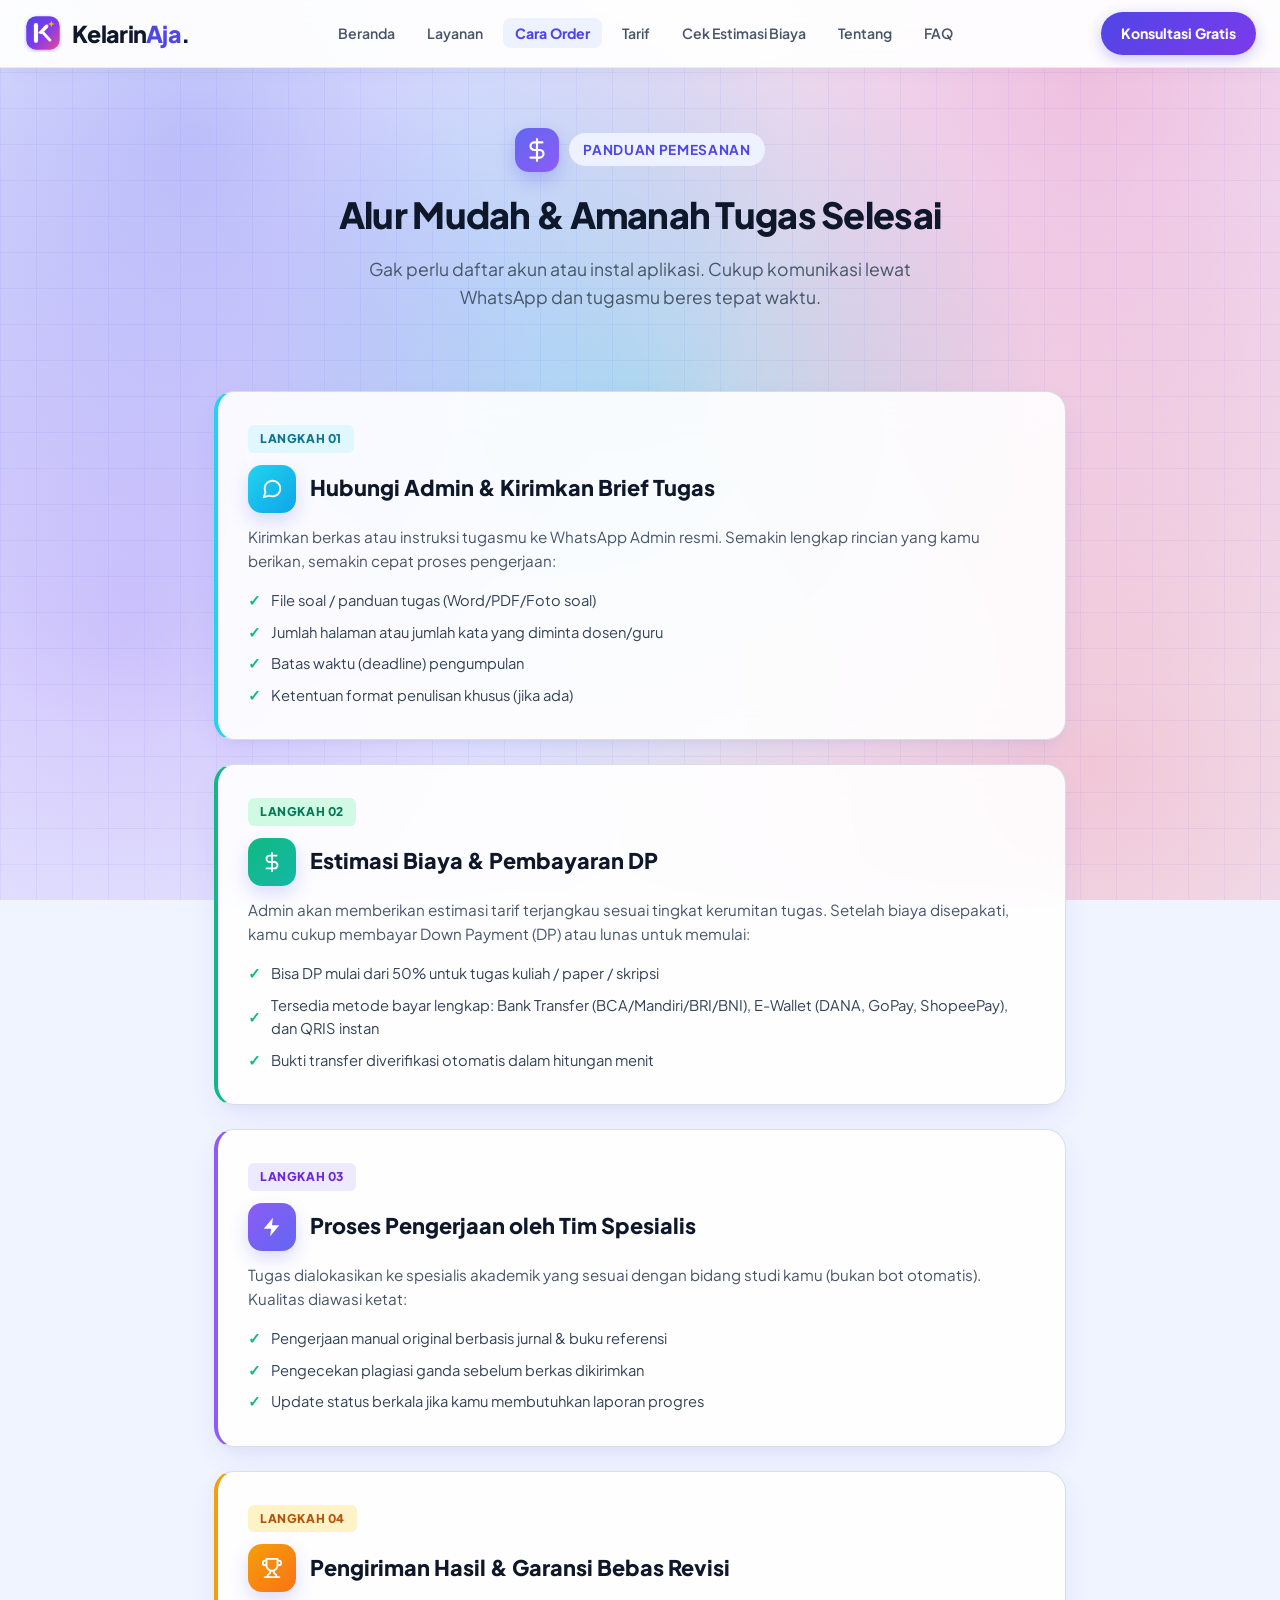
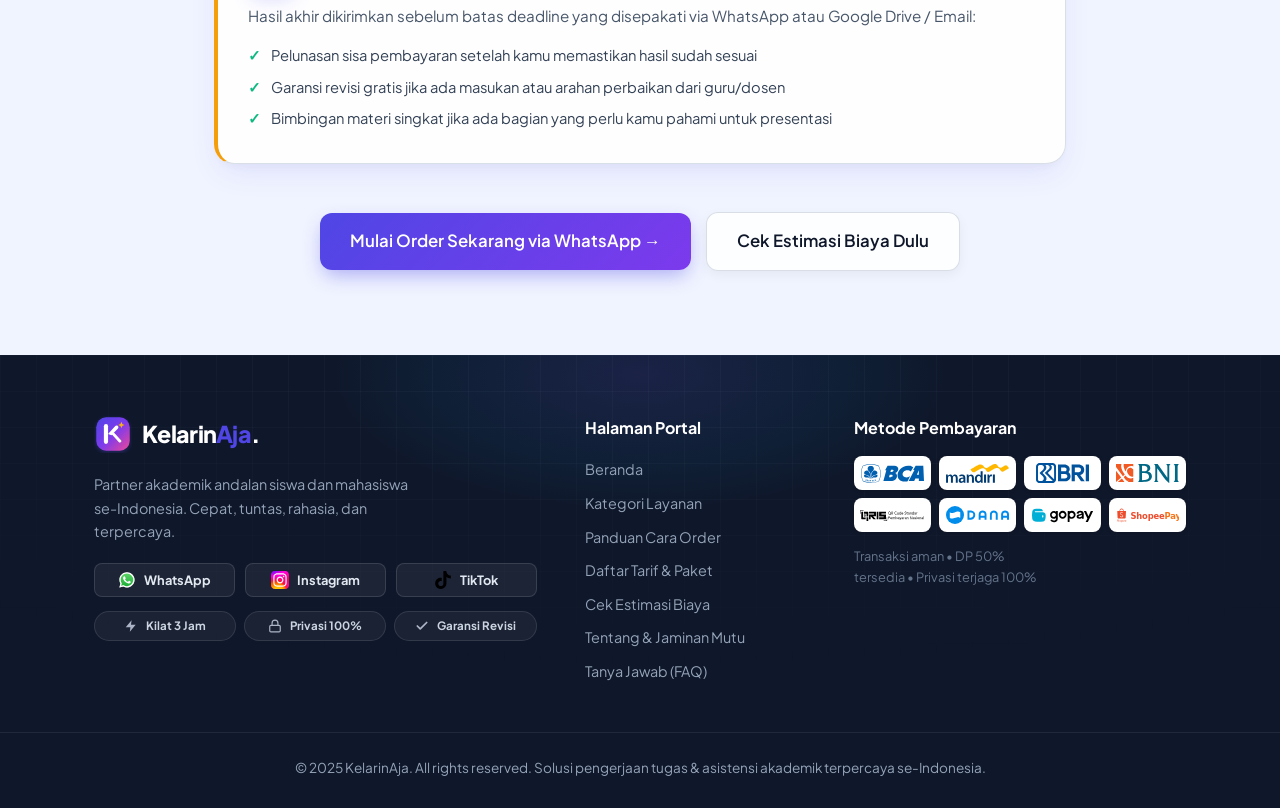
==== commit 62e8122d: "Polish footer pills, payment logo balance, FAQ/calc/harga polish, heading pillars" ====
--- a/cara-order.html
+++ b/cara-order.html
@@ -5,8 +5,9 @@
   <meta name="viewport" content="width=device-width, initial-scale=1.0">
   <title>Cara Order Tugas — KelarinAja</title>
   <meta name="description" content="Alur pemesanan pengerjaan tugas mudah, amanah, dan tanpa ribet. Mulai dari konsultasi, deal harga, pengerjaan, hingga garansi revisi.">
+  <link rel="icon" type="image/svg+xml" href="logo.svg">
   <link rel="stylesheet" href="fonts.css">
-  <link rel="stylesheet" href="styles.css?v=2.5">
+  <link rel="stylesheet" href="styles.css?v=2.7">
 </head>
 <body>
 
@@ -217,7 +218,7 @@
       </div>
     </div>
     <div class="footer-bottom text-center">
-      <p>&copy; 2026 KelarinAja. All rights reserved. Solusi pengerjaan tugas &amp; asistensi akademik terpercaya se-Indonesia.</p>
+      <p>&copy; 2025 KelarinAja. All rights reserved. Solusi pengerjaan tugas &amp; asistensi akademik terpercaya se-Indonesia.</p>
     </div>
   </footer>
 
--- a/styles.css
+++ b/styles.css
@@ -2517,7 +2517,7 @@
   grid-template-columns: repeat(3, 1fr);
   gap: 28px;
   align-items: center;
-  margin-bottom: 32px;
+  margin-bottom: 68px;
 }
 
 .pricing-card {
@@ -3295,8 +3295,11 @@
 }
 
 .pay-card.pay-card-qris img {
-  height: 16px;
+  height: 20px;
   max-width: 64px;
+}
+.pay-card.pay-card-qris {
+  padding: 2px 4px;
 }
 
 /* Footer */
@@ -3507,9 +3510,9 @@
 
 /* Footer Social Media Links */
 .footer-social-row {
-  display: flex;
+  display: grid;
+  grid-template-columns: repeat(3, 1fr);
   gap: 10px;
-  flex-wrap: wrap;
   margin-top: 20px;
 }
 
@@ -3521,7 +3524,7 @@
   border: 1px solid rgba(255, 255, 255, 0.12);
   border-radius: 8px;
   padding: 6px 12px;
-  min-width: 108px;
+  min-width: 0;
   justify-content: center;
   transition: all 0.2s ease;
   text-decoration: none;
@@ -3548,23 +3551,27 @@
 
 /* Footer trust chips - balances the brand column */
 .footer-trust-chips {
-  display: flex;
-  flex-wrap: wrap;
+  display: grid;
+  grid-template-columns: repeat(3, 1fr);
   gap: 8px;
-  margin-top: 16px;
+  margin-top: 14px;
 }
 
 .ft-chip {
   display: inline-flex;
   align-items: center;
-  gap: 7px;
+  justify-content: center;
+  gap: 6px;
   font-size: 0.72rem;
   font-weight: 700;
   color: #CBD5E1;
   background: rgba(255, 255, 255, 0.05);
   border: 1px solid rgba(255, 255, 255, 0.1);
   border-radius: 999px;
-  padding: 5px 12px;
+  padding: 5px 8px;
+  min-width: 0;
+  text-align: center;
+  white-space: nowrap;
 }
 
 .ft-chip .badge-ic {
@@ -4417,7 +4424,182 @@
 }
 
 
-/* ===== MOBILE DRAWER REDESIGN (header logo + close, CTA, footer rapi) ===== */
+/* ===== HERO MOBILE DENSITY FIX (audit 19 Sep 2026) ===== */
+@media (max-width: 640px) {
+  .hero {
+    padding: 48px 0 42px;
+  }
+
+  .hero-split-modern {
+    gap: 22px;
+  }
+
+  /* Buat headline lebih natural: jangan paksa patah setelah "Tugas". */
+  .hero-title {
+    font-size: 2rem;
+    line-height: 1.1;
+    margin-bottom: 16px;
+  }
+
+  .hero-title-main {
+    display: inline;
+  }
+
+  .hero-title .gradient-text {
+    display: inline;
+  }
+
+  .btn-secondary.btn-lg {
+    border-color: rgba(79, 70, 229, 0.35);
+    box-shadow: 0 5px 14px rgba(79, 70, 229, 0.1);
+  }
+
+  .hero-badge {
+    display: inline-flex;
+    align-items: center;
+    justify-content: center;
+    width: auto;
+    max-width: 100%;
+    padding: 7px 12px;
+    margin-bottom: 18px;
+    font-size: 0.78rem;
+    line-height: 1.35;
+  }
+
+  .hero-badge {
+    font-size: 0;
+  }
+
+  .hero-badge::after {
+    content: "Solusi Tugas Sekolah & Kuliah";
+    font-size: 0.78rem;
+  }
+
+  .hero-desc {
+    max-width: 33rem;
+    font-size: 1rem;
+    line-height: 1.5;
+    margin-bottom: 24px;
+  }
+
+  .hero-checklist-grid {
+    width: 100%;
+    margin-right: 0;
+    gap: 10px;
+    margin-bottom: 24px;
+  }
+
+  .check-item {
+    gap: 7px;
+    padding: 9px 10px;
+    border-radius: 10px;
+  }
+
+  .check-item span:last-child {
+    font-size: 0.76rem;
+    line-height: 1.25;
+  }
+
+  .check-icon {
+    width: 20px;
+    height: 20px;
+  }
+
+  .hero-actions {
+    gap: 10px;
+    margin-bottom: 28px;
+  }
+
+  .hero-actions .btn-lg {
+    min-height: 50px;
+    padding: 12px 18px;
+    font-size: 0.94rem;
+  }
+
+  /* Satu activity cukup. Bubble kedua, typing palsu, dan avatar inisial
+     bikin kartu terasa seperti dashboard template di layar kecil. */
+  .live-glass-card {
+    padding: 16px 14px;
+    border-radius: 18px;
+  }
+
+  .secondary-bubble,
+  .wa-typing-row,
+  .live-card-footer {
+    display: none;
+  }
+
+  .live-card-header {
+    margin-bottom: 10px;
+    padding-bottom: 9px;
+  }
+
+  .live-status-badge {
+    font-size: 0.7rem;
+    padding: 4px 9px;
+  }
+
+  .live-clock {
+    font-size: 0.68rem;
+  }
+
+  .order-chat-bubble {
+    padding: 10px;
+    margin-bottom: 10px;
+  }
+
+  .chat-sender {
+    font-size: 0.72rem;
+  }
+
+  .chat-time-tag {
+    font-size: 0.62rem;
+  }
+
+  .chat-msg {
+    font-size: 0.78rem;
+    line-height: 1.4;
+  }
+
+  .chat-tag {
+    font-size: 0.66rem;
+    line-height: 1.3;
+  }
+
+  .live-metrics-row {
+    margin: 10px 0 0;
+    gap: 7px;
+    padding-bottom: 4px;
+  }
+
+  .live-metric-box {
+    padding: 7px 8px;
+    gap: 6px;
+  }
+
+  .live-metric-box strong {
+    font-size: 0.74rem;
+  }
+
+  .live-metric-box span {
+    font-size: 0.65rem;
+  }
+}
+
+@media (max-width: 380px) {
+  .hero-title {
+    font-size: 1.86rem;
+  }
+
+  .hero-desc {
+    font-size: 0.96rem;
+  }
+
+  .hero-checklist-grid {
+    grid-template-columns: 1fr;
+  }
+}
+
 .mobile-drawer {
   display: none;
 }
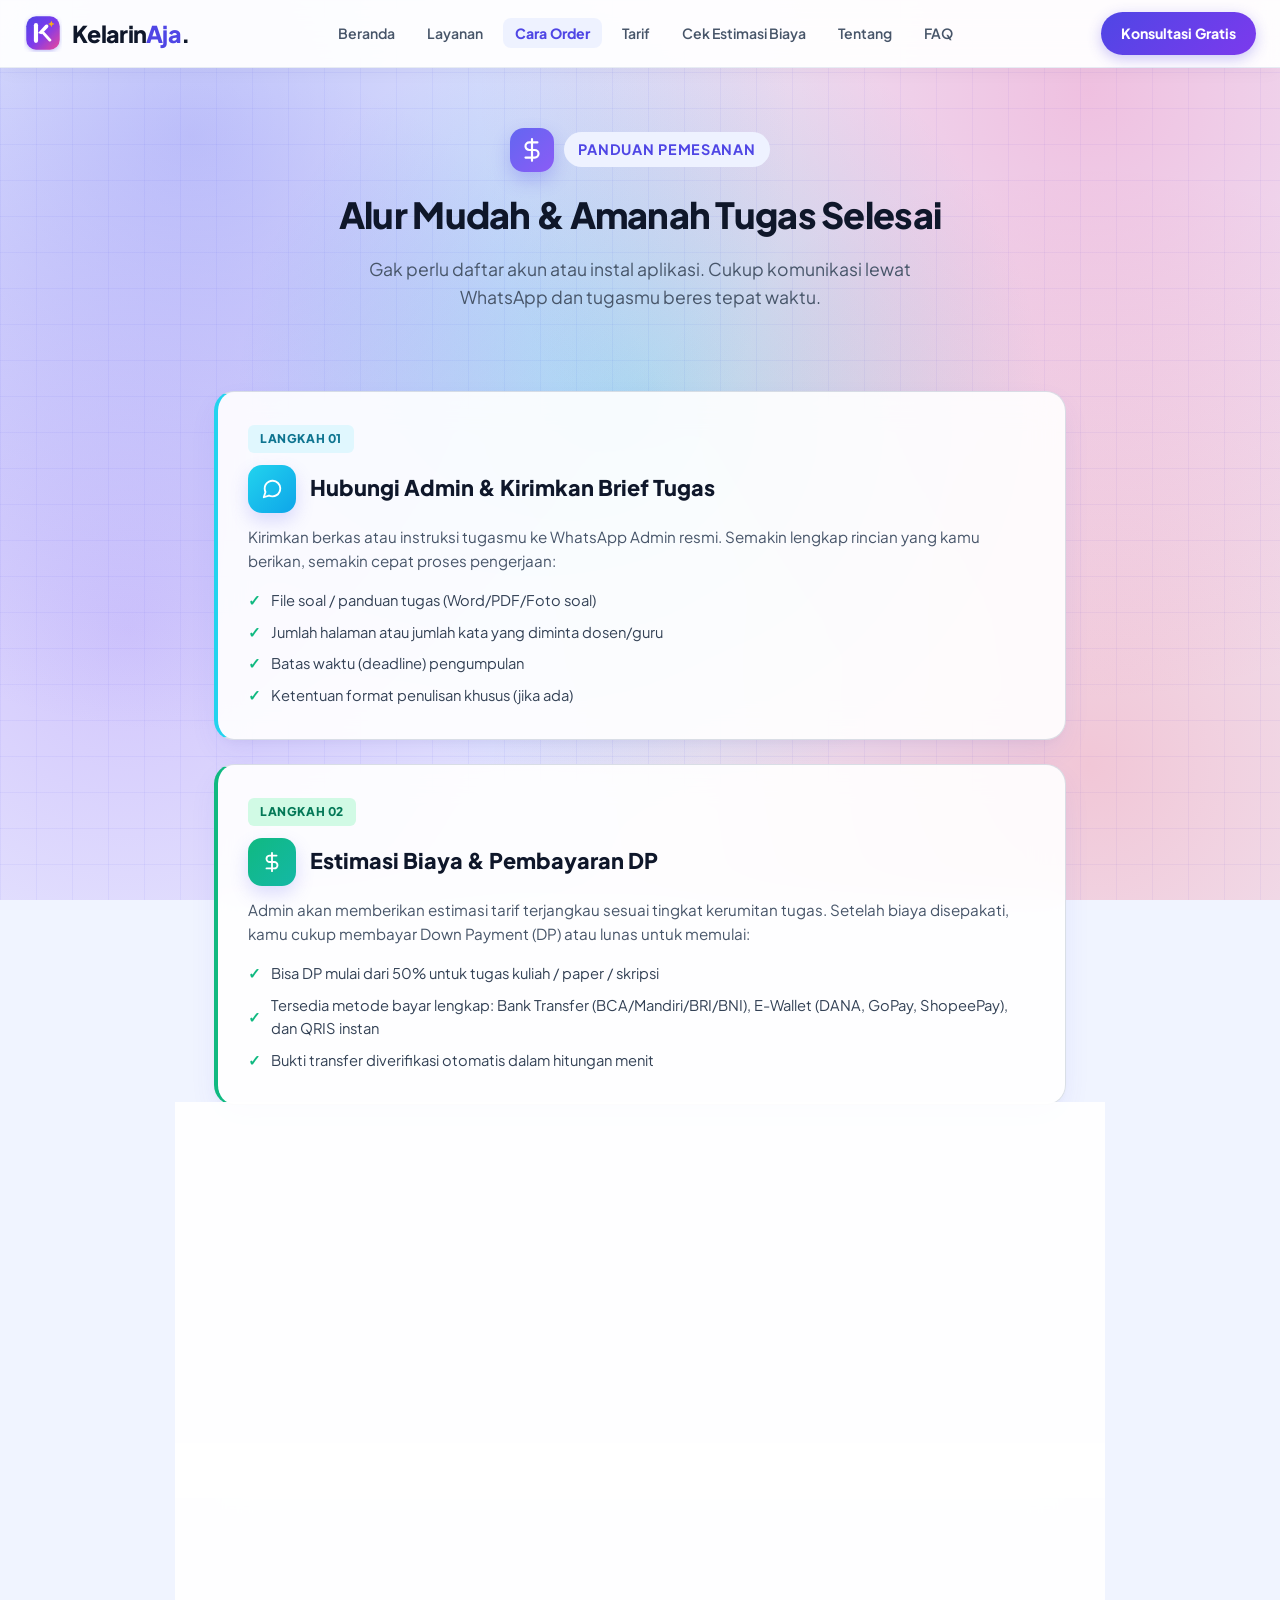
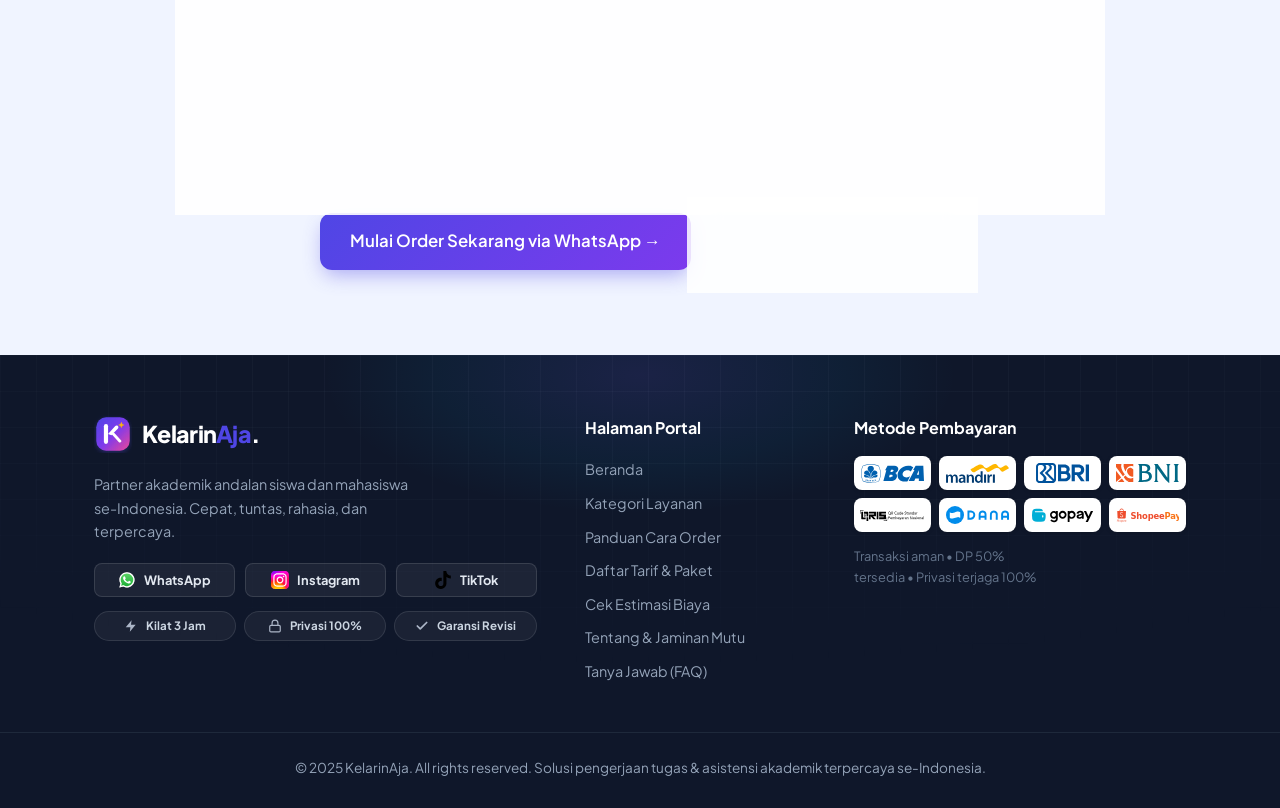
==== commit 73f7ddb2: "fix(mobile): perbaiki layout, teks mikro, tap target, padding footer, dan FAB WA" ====
--- a/cara-order.html
+++ b/cara-order.html
@@ -7,7 +7,7 @@
   <meta name="description" content="Alur pemesanan pengerjaan tugas mudah, amanah, dan tanpa ribet. Mulai dari konsultasi, deal harga, pengerjaan, hingga garansi revisi.">
   <link rel="icon" type="image/svg+xml" href="logo.svg">
   <link rel="stylesheet" href="fonts.css">
-  <link rel="stylesheet" href="styles.css?v=2.7">
+  <link rel="stylesheet" href="styles.css?v=3.5">
 </head>
 <body>
 
--- a/styles.css
+++ b/styles.css
@@ -66,7 +66,7 @@
   padding: 6px 14px;
   background: var(--primary-light);
   color: var(--primary);
-  font-size: 0.85rem;
+  font-size: 0.9rem;
   font-weight: 700;
   border-radius: 999px;
   text-transform: uppercase;
@@ -992,38 +992,45 @@
 
 .chat-header-meta {
   display: flex;
-  justify-content: space-between;
-  align-items: baseline;
-  margin-bottom: 3px;
+  align-items: center;
+  gap: 6px;
+  margin-bottom: 4px;
 }
 
 .chat-sender {
-  font-size: 0.8rem;
+  font-size: 0.82rem;
   font-weight: 800;
   color: var(--text-main);
+  white-space: nowrap;
+  overflow: hidden;
+  text-overflow: ellipsis;
 }
 
 .chat-time-tag {
-  font-size: 0.75rem;
+  font-size: 0.74rem;
   font-weight: 600;
   color: #64748B;
+  white-space: nowrap;
+  margin-left: auto;
+  flex-shrink: 0;
 }
 
 .chat-msg {
+  font-size: 0.88rem;
+  color: #334155;
+  line-height: 1.4;
+  margin-bottom: 6px;
+}
+
+.chat-tag {
   font-size: 0.82rem;
-  color: #334155;
-  line-height: 1.35;
-  margin-bottom: 6px;
-}
-
-.chat-tag {
-  font-size: 0.76rem;
   font-weight: 800;
   display: inline-flex;
   align-items: center;
   gap: 4px;
-  padding: 3px 8px;
+  padding: 4px 10px;
   border-radius: 6px;
+  line-height: 1.3;
 }
 
 .chat-tag.status-success {
@@ -1102,14 +1109,14 @@
 
 .live-metric-box strong {
   display: block;
-  font-size: 0.82rem;
+  font-size: 0.9rem;
   font-weight: 800;
   color: var(--text-main);
   line-height: 1.15;
 }
 
 .live-metric-box span {
-  font-size: 0.73rem;
+  font-size: 0.8rem;
   color: #475569;
   font-weight: 650;
 }
@@ -1764,6 +1771,8 @@
   justify-content: space-between;
   align-items: center;
   margin-bottom: 20px;
+  gap: 12px;
+  flex-wrap: wrap;
 }
 
 .brand-pill {
@@ -1963,6 +1972,11 @@
   font-family: monospace;
   color: var(--text-muted);
   margin-left: 8px;
+  flex: 1;
+  min-width: 0;
+  white-space: nowrap;
+  overflow: hidden;
+  text-overflow: ellipsis;
 }
 
 .mockup-content {
@@ -1994,7 +2008,7 @@
 }
 
 .score-lbl {
-  font-size: 0.55rem;
+  font-size: 0.62rem;
   font-weight: 800;
   color: #065F46;
   letter-spacing: 0.06em;
@@ -2517,7 +2531,7 @@
   grid-template-columns: repeat(3, 1fr);
   gap: 28px;
   align-items: center;
-  margin-bottom: 68px;
+  margin-bottom: 44px;
 }
 
 .pricing-card {
@@ -4427,18 +4441,18 @@
 /* ===== HERO MOBILE DENSITY FIX (audit 19 Sep 2026) ===== */
 @media (max-width: 640px) {
   .hero {
-    padding: 48px 0 42px;
+    padding: 32px 0 28px;
   }
 
   .hero-split-modern {
-    gap: 22px;
+    gap: 16px;
   }
 
   /* Buat headline lebih natural: jangan paksa patah setelah "Tugas". */
   .hero-title {
-    font-size: 2rem;
-    line-height: 1.1;
-    margin-bottom: 16px;
+    font-size: 1.85rem;
+    line-height: 1.15;
+    margin-bottom: 12px;
   }
 
   .hero-title-main {
@@ -4460,43 +4474,34 @@
     justify-content: center;
     width: auto;
     max-width: 100%;
-    padding: 7px 12px;
-    margin-bottom: 18px;
-    font-size: 0.78rem;
+    padding: 6px 12px;
+    margin-bottom: 14px;
+    font-size: 0.82rem;
     line-height: 1.35;
-  }
-
-  .hero-badge {
-    font-size: 0;
-  }
-
-  .hero-badge::after {
-    content: "Solusi Tugas Sekolah & Kuliah";
-    font-size: 0.78rem;
   }
 
   .hero-desc {
     max-width: 33rem;
-    font-size: 1rem;
-    line-height: 1.5;
-    margin-bottom: 24px;
+    font-size: 0.95rem;
+    line-height: 1.45;
+    margin-bottom: 18px;
   }
 
   .hero-checklist-grid {
     width: 100%;
     margin-right: 0;
-    gap: 10px;
-    margin-bottom: 24px;
+    gap: 8px;
+    margin-bottom: 18px;
   }
 
   .check-item {
     gap: 7px;
-    padding: 9px 10px;
+    padding: 8px 10px;
     border-radius: 10px;
   }
 
   .check-item span:last-child {
-    font-size: 0.76rem;
+    font-size: 0.78rem;
     line-height: 1.25;
   }
 
@@ -4507,13 +4512,13 @@
 
   .hero-actions {
     gap: 10px;
-    margin-bottom: 28px;
+    margin-bottom: 20px;
   }
 
   .hero-actions .btn-lg {
-    min-height: 50px;
-    padding: 12px 18px;
-    font-size: 0.94rem;
+    min-height: 46px;
+    padding: 10px 16px;
+    font-size: 0.92rem;
   }
 
   /* Satu activity cukup. Bubble kedua, typing palsu, dan avatar inisial
@@ -4549,20 +4554,20 @@
   }
 
   .chat-sender {
-    font-size: 0.72rem;
+    font-size: 0.82rem;
   }
 
   .chat-time-tag {
-    font-size: 0.62rem;
+    font-size: 0.74rem;
   }
 
   .chat-msg {
-    font-size: 0.78rem;
+    font-size: 0.84rem;
     line-height: 1.4;
   }
 
   .chat-tag {
-    font-size: 0.66rem;
+    font-size: 0.74rem;
     line-height: 1.3;
   }
 
@@ -4578,11 +4583,11 @@
   }
 
   .live-metric-box strong {
+    font-size: 0.82rem;
+  }
+
+  .live-metric-box span {
     font-size: 0.74rem;
-  }
-
-  .live-metric-box span {
-    font-size: 0.65rem;
   }
 }
 
@@ -4849,3 +4854,97 @@
     font-size: 0.92rem !important;
   }
 }
+
+/* ===== MOBILE RAPIH PASS 19 Sep 2026 ===== */
+/* Calc radio pills: 2-kolom grid, odd-last child span penuh -> tidak ada pill pecah 2 baris */
+.calc-form-col .radio-pill-group {
+  display: grid;
+  grid-template-columns: repeat(2, minmax(0, 1fr));
+  gap: 10px;
+}
+.calc-form-col .radio-pill-group .radio-pill:nth-last-child(1):nth-child(odd) {
+  grid-column: span 2;
+}
+.calc-form-col .radio-pill span {
+  display: flex;
+  align-items: center;
+  justify-content: center;
+  width: 100%;
+  text-align: center;
+  min-height: 40px;
+}
+
+/* Grup pilihan panjang (jenjang/deadline): stack 1 kolom biar gak kepotong/melar.
+   Pakai flex column, bukan grid-template-columns, biar menang atas rule grid 2 kolom */
+.calc-form-col .radio-pill-group.radio-pill-group-stack {
+  display: flex !important;
+  flex-direction: column !important;
+  align-items: stretch !important;
+}
+
+/* Info box "Paket Pelajar mulai / Paket Mahasiswa mulai" pecah jadi 2 baris lega */
+.res-min-note {
+  display: flex;
+  flex-direction: column;
+  gap: 4px;
+}
+
+/* Slider ticks rapi, label terakhir gak mepet kanan */
+.slider-ticks span:last-child {
+  margin-right: 0;
+  text-align: right;
+}
+
+/* Heading profesional: index H1 tiga baris -> 2 baris rapi */
+@media (max-width: 480px) {
+  .hero-title {
+    font-size: 1.5rem;
+    line-height: 1.2;
+  }
+}
+
+/* Tiny font badges index: naikin biar kebaca (0.68/0.62 rem terlalu kecil di HP) */
+@media (max-width: 640px) {
+  .chat-time-tag {
+    font-size: 0.8rem;
+  }
+  .live-metric-box strong {
+    font-size: 0.9rem;
+  }
+  .live-metric-box span {
+    font-size: 0.8rem;
+  }
+}
+
+/* ===== AUDIT FIX 19 Sep 2026 (mobile rapi pass) ===== */
+
+/* Section scroll-margin-top agar tidak kepotong sticky navbar */
+section[id], .section, .hero, .cta-banner {
+  scroll-margin-top: 74px;
+}
+
+/* Footer: link nav tap target ≥ 40px, padding bawah aman dari FAB WA */
+@media (max-width: 640px) {
+  .footer {
+    padding-bottom: 84px;
+  }
+  .footer-links a {
+    display: inline-block;
+    padding: 8px 0;
+    font-size: 0.92rem;
+  }
+  .footer-bottom {
+    padding-bottom: 20px;
+  }
+}
+
+/* Footer payment logos: tinggi seragam + QRIS special */
+@media (max-width: 640px) {
+  .pay-card {
+    height: 36px;
+  }
+  .pay-card img {
+    height: 18px;
+    max-height: 18px;
+  }
+}
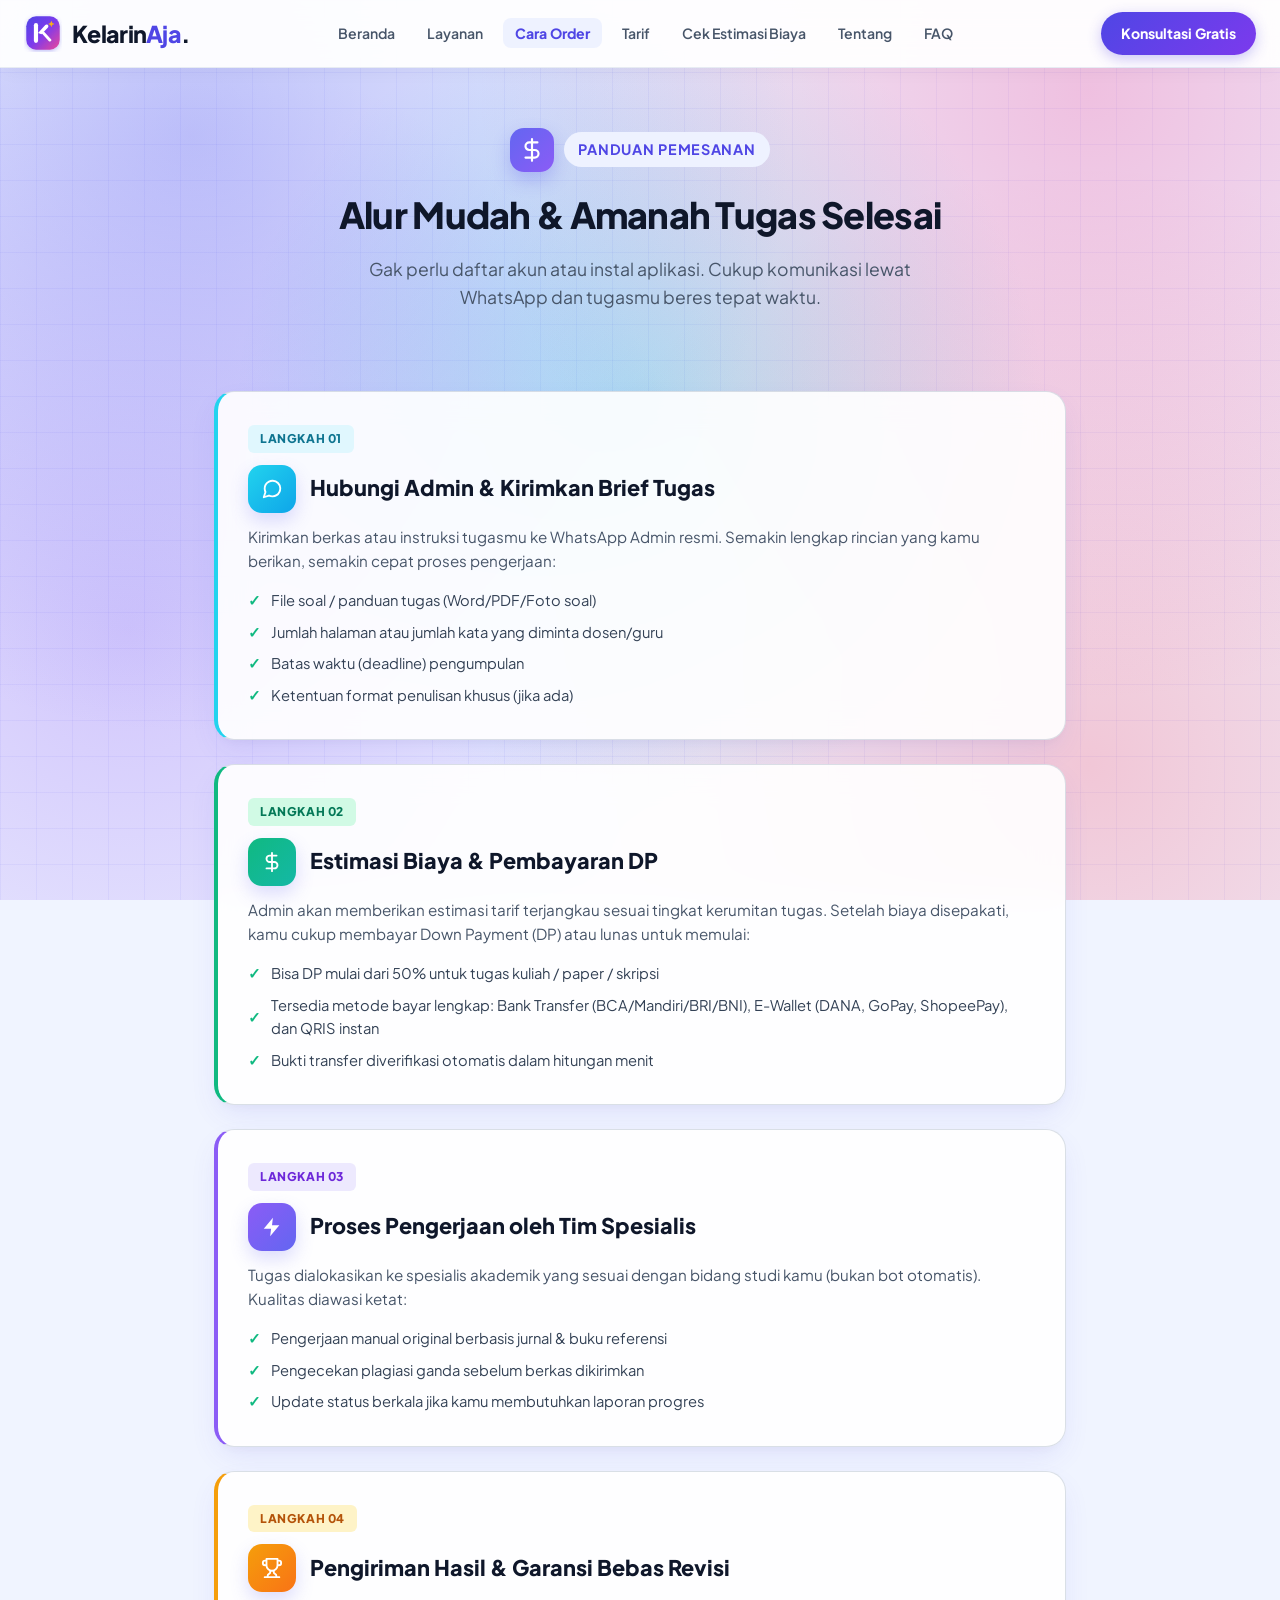
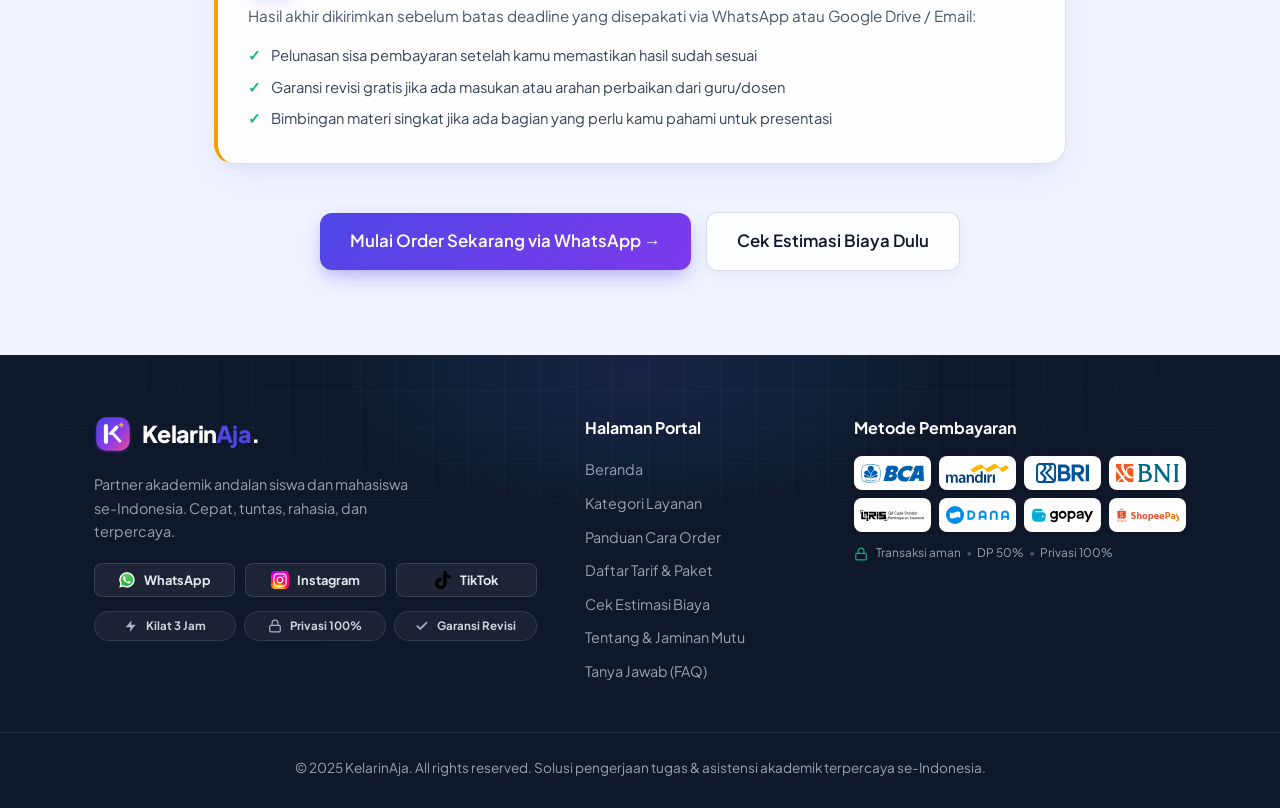
==== commit e2db929f: "fix(footer): rapikan safe note trust badge jadi pill center 1 baris" ====
--- a/cara-order.html
+++ b/cara-order.html
@@ -7,7 +7,7 @@
   <meta name="description" content="Alur pemesanan pengerjaan tugas mudah, amanah, dan tanpa ribet. Mulai dari konsultasi, deal harga, pengerjaan, hingga garansi revisi.">
   <link rel="icon" type="image/svg+xml" href="logo.svg">
   <link rel="stylesheet" href="fonts.css">
-  <link rel="stylesheet" href="styles.css?v=3.5">
+  <link rel="stylesheet" href="styles.css?v=3.7">
 </head>
 <body>
 
@@ -212,9 +212,16 @@
           <div class="pay-card" title="GoPay E-Wallet"><img src="logo-pay-gopay.svg" alt="GoPay"></div>
           <div class="pay-card" title="ShopeePay E-Wallet"><img src="logo-pay-shopeepay.svg" alt="ShopeePay"></div>
         </div>
-        <p class="footer-safe-note" style="margin-top: 14px; font-size: 0.8rem; color: #64748B; text-wrap: balance;">
-           Transaksi aman • DP 50% tersedia • Privasi terjaga 100%
-        </p>
+        <div class="footer-safe-note">
+          <img class="badge-ic" src="icons/ic-lock.svg" alt="" style="width:14px;height:14px;display:inline-block;flex-shrink:0;filter:invert(48%) sepia(89%) saturate(485%) hue-rotate(115deg) brightness(92%) contrast(88%);">
+          <div class="fsn-items">
+            <span>Transaksi aman</span>
+            <span class="fsn-dot">•</span>
+            <span>DP 50%</span>
+            <span class="fsn-dot">•</span>
+            <span>Privasi 100%</span>
+          </div>
+        </div>
       </div>
     </div>
     <div class="footer-bottom text-center">
--- a/styles.css
+++ b/styles.css
@@ -4923,6 +4923,44 @@
   scroll-margin-top: 74px;
 }
 
+/* Footer safe note (badge trust di bawah logo pembayaran) */
+.footer-safe-note {
+  display: flex;
+  align-items: center;
+  gap: 6px;
+  margin-top: 14px;
+  font-size: 0.74rem;
+  color: #94A3B8;
+  line-height: 1.2;
+}
+
+.footer-safe-note .fsn-items {
+  display: flex;
+  align-items: center;
+  flex-wrap: nowrap;
+  gap: 5px;
+  white-space: nowrap;
+}
+
+.footer-safe-note .fsn-dot {
+  color: #475569;
+  user-select: none;
+}
+
+@media (max-width: 900px) {
+  .footer-safe-note {
+    justify-content: center;
+    background: rgba(255, 255, 255, 0.05);
+    border: 1px solid rgba(255, 255, 255, 0.12);
+    border-radius: 999px;
+    padding: 7px 18px;
+    margin-top: 14px;
+    width: fit-content;
+    margin-left: auto;
+    margin-right: auto;
+  }
+}
+
 /* Footer: link nav tap target ≥ 40px, padding bawah aman dari FAB WA */
 @media (max-width: 640px) {
   .footer {
